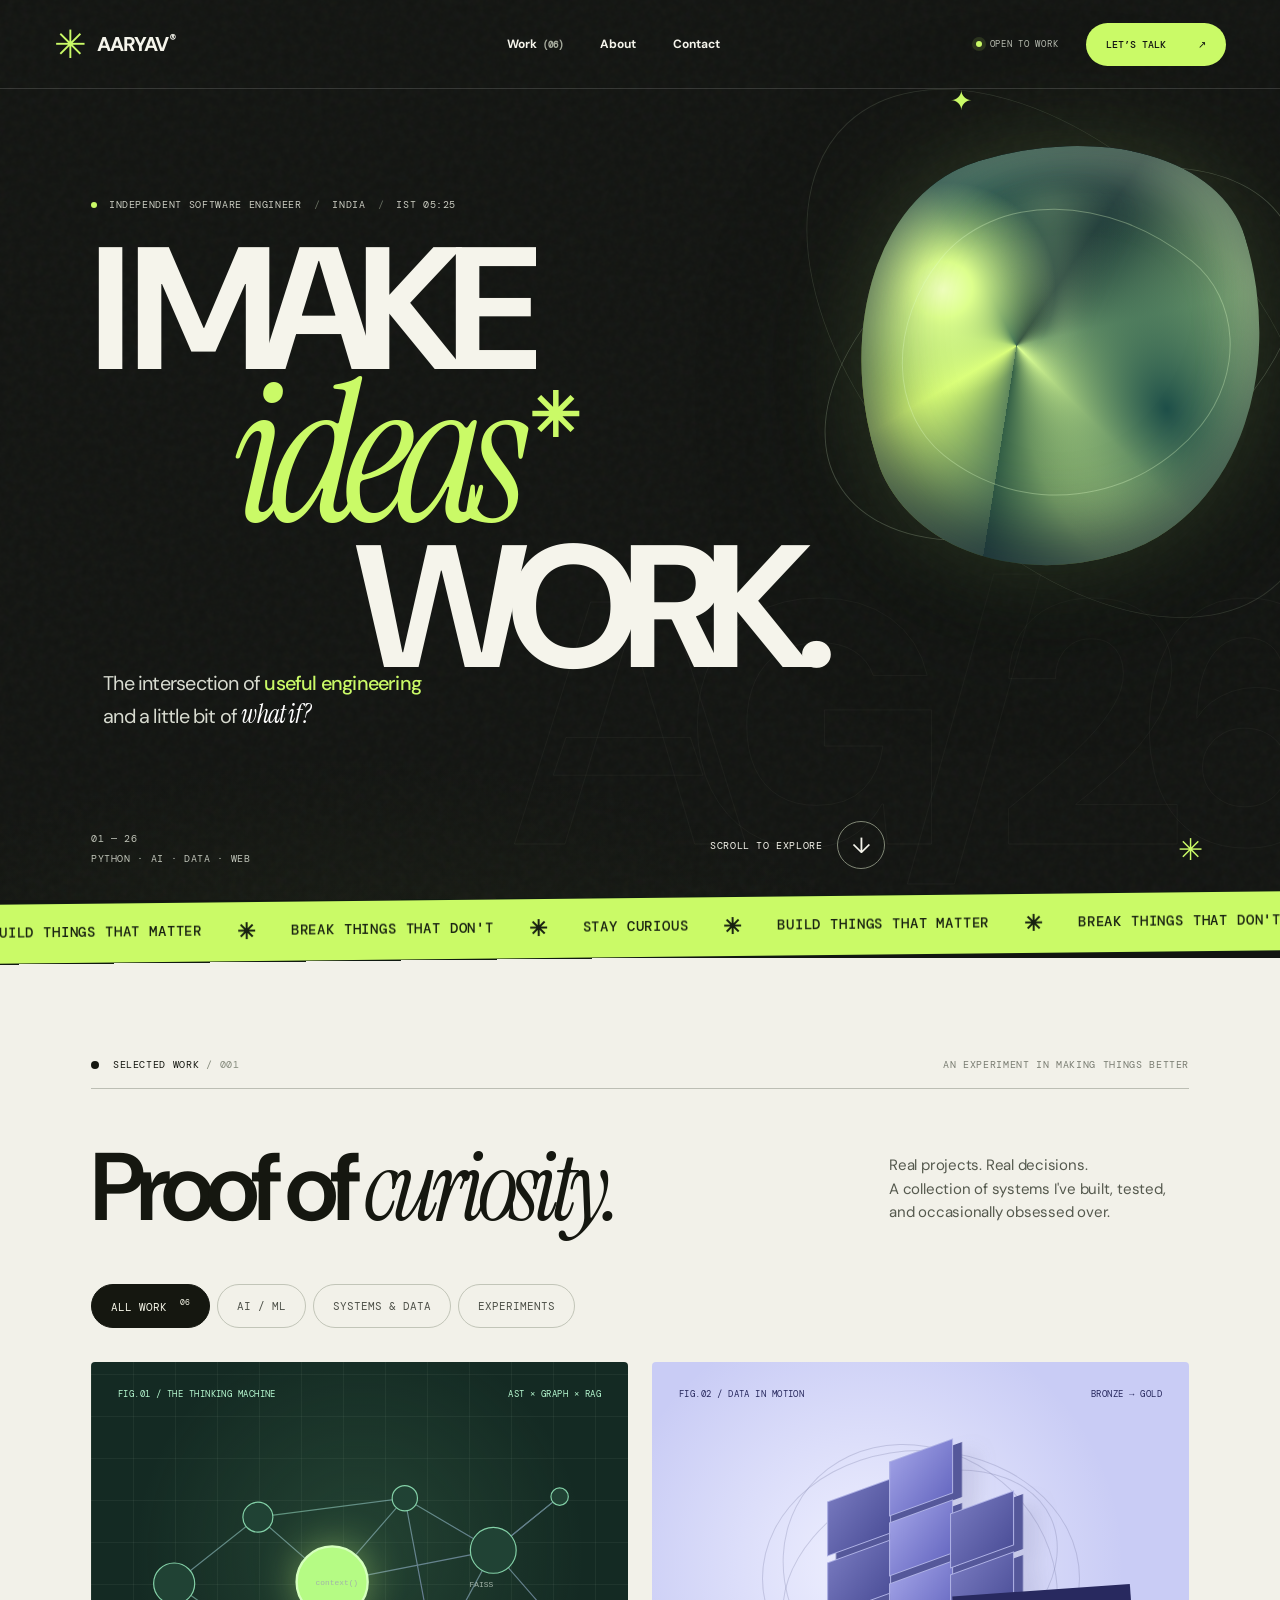
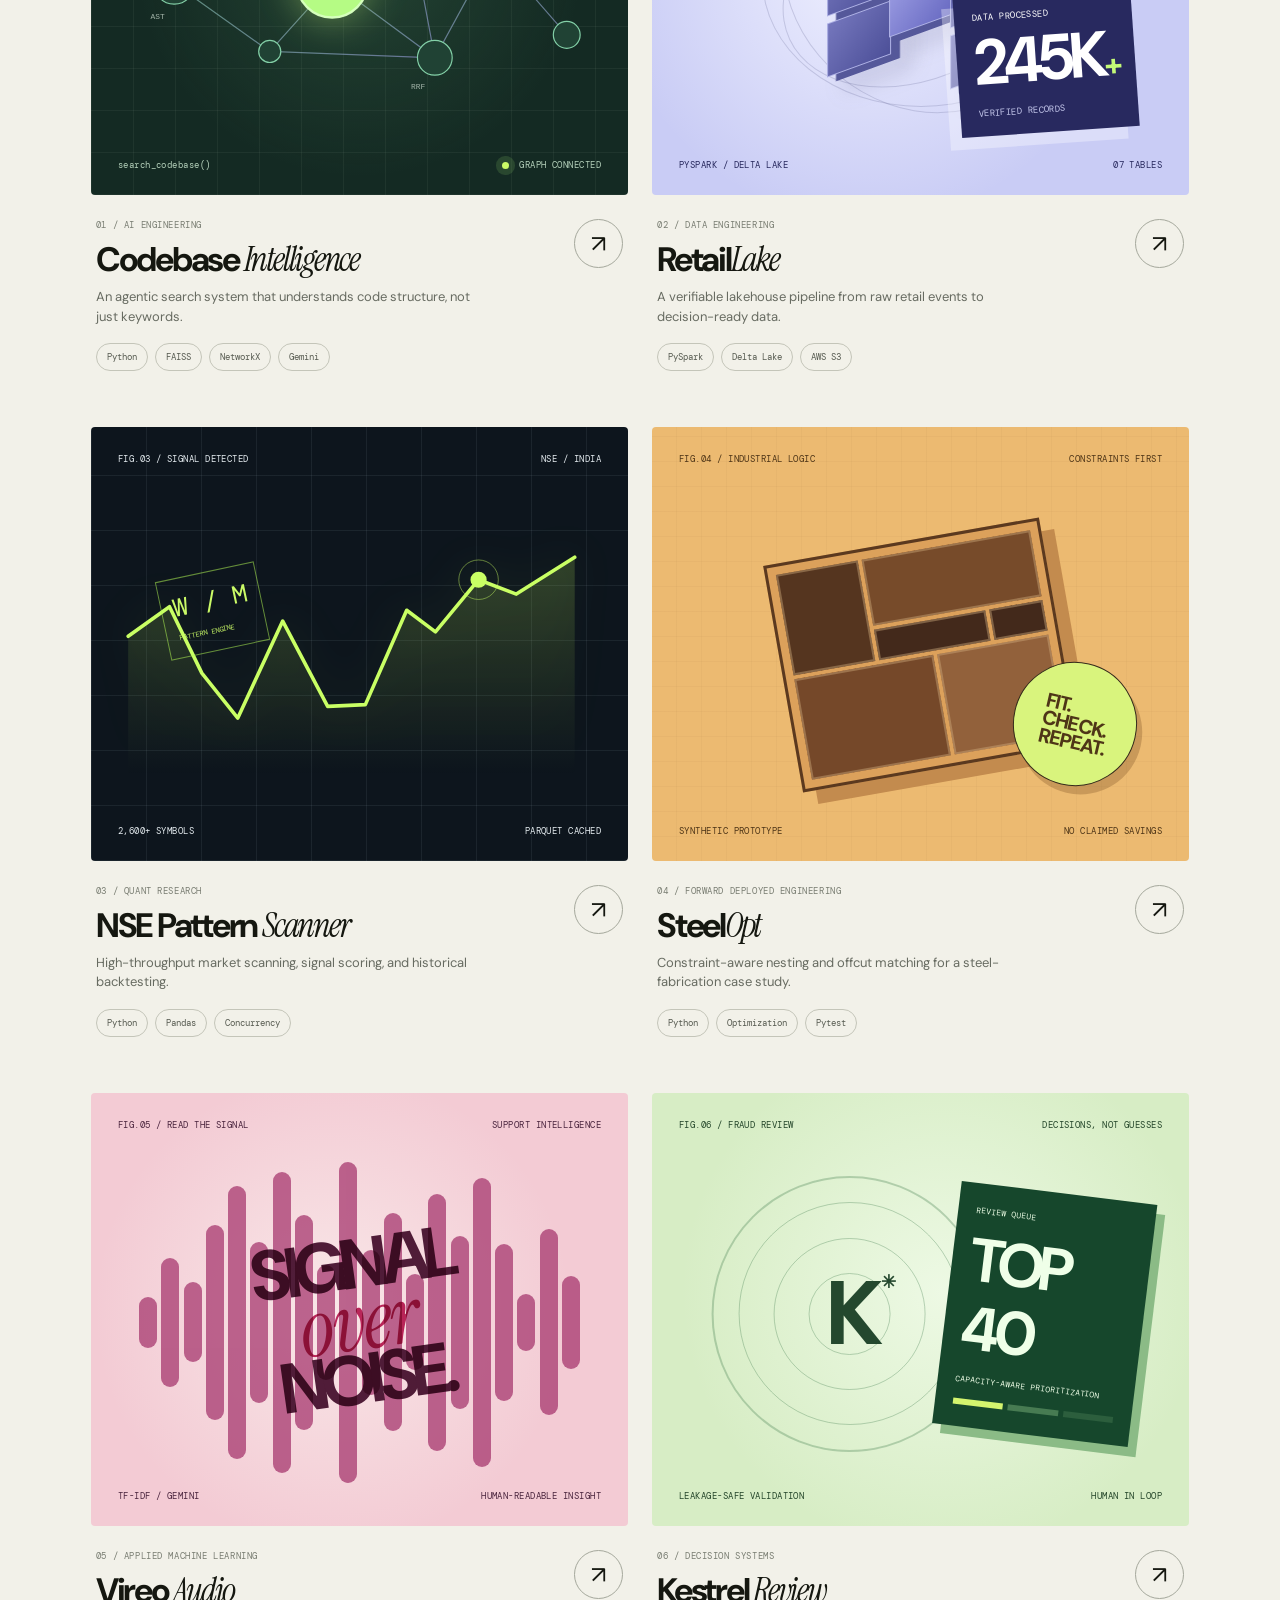
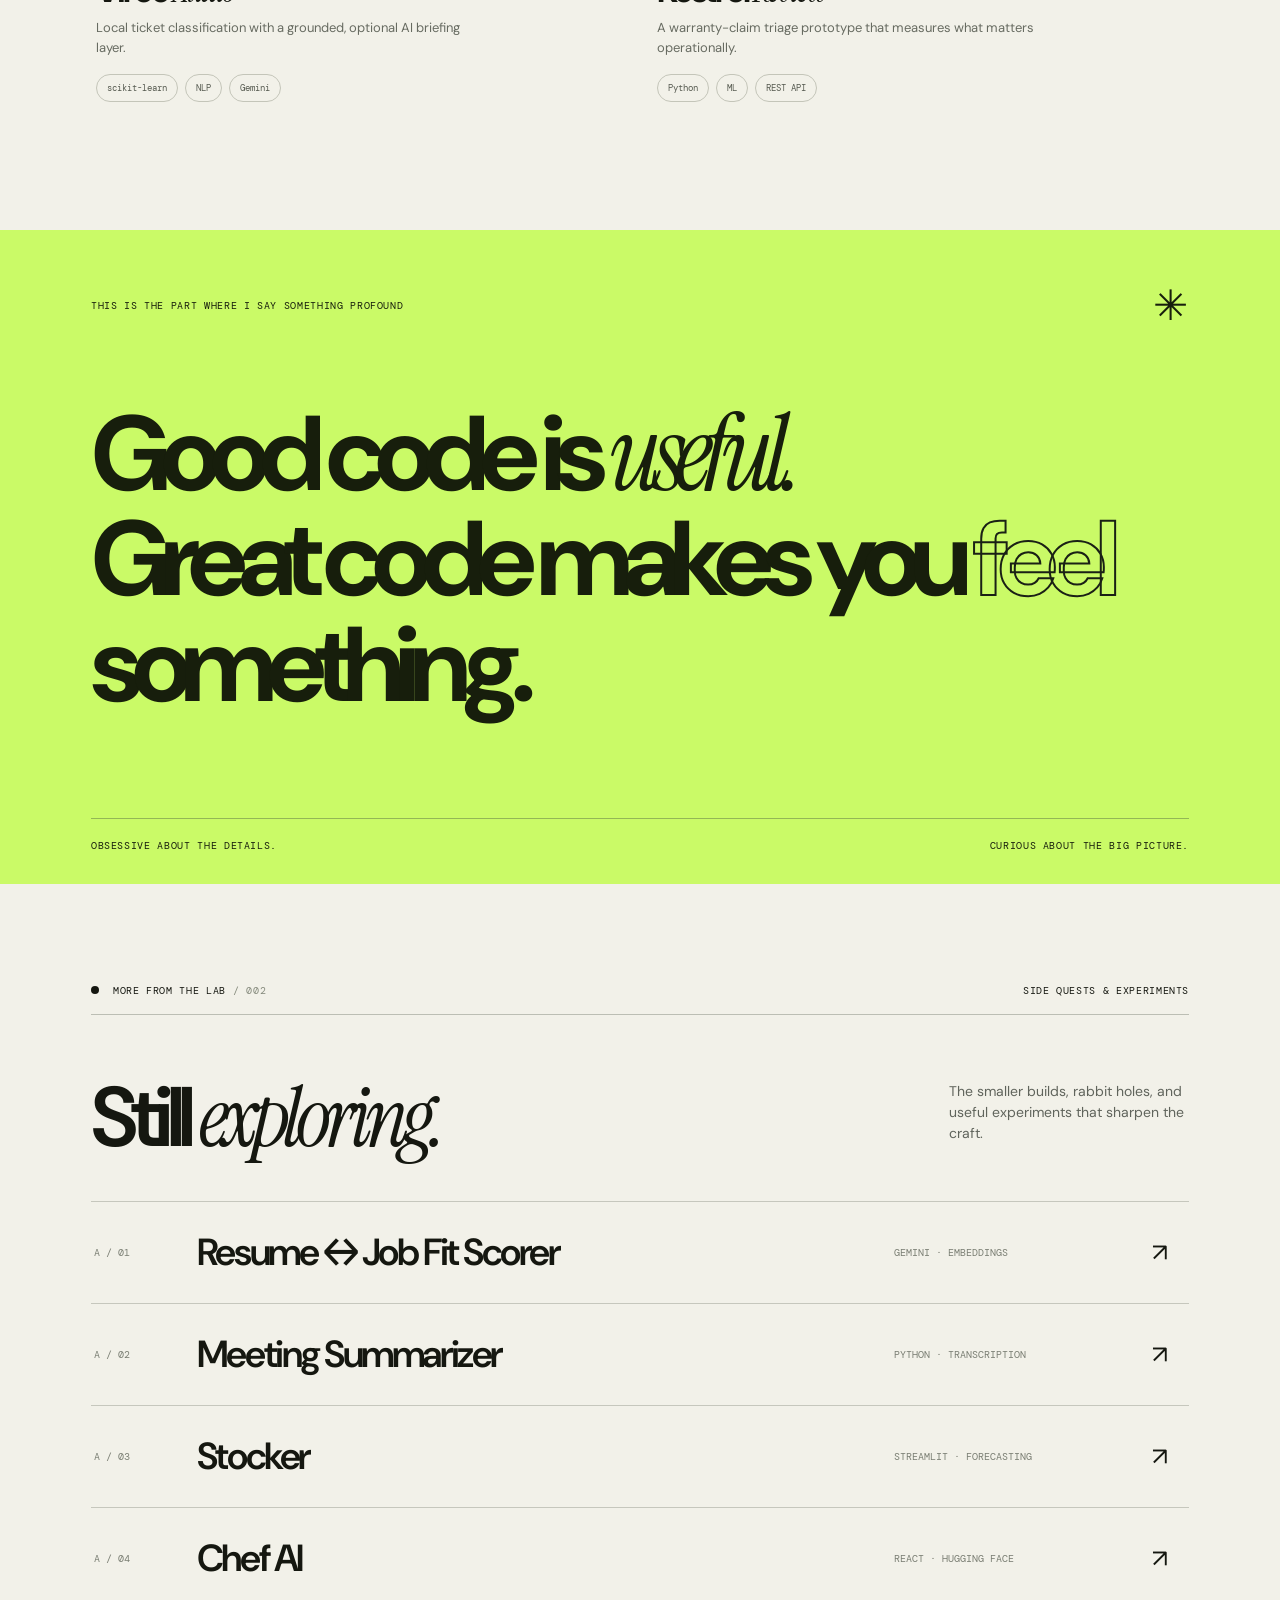
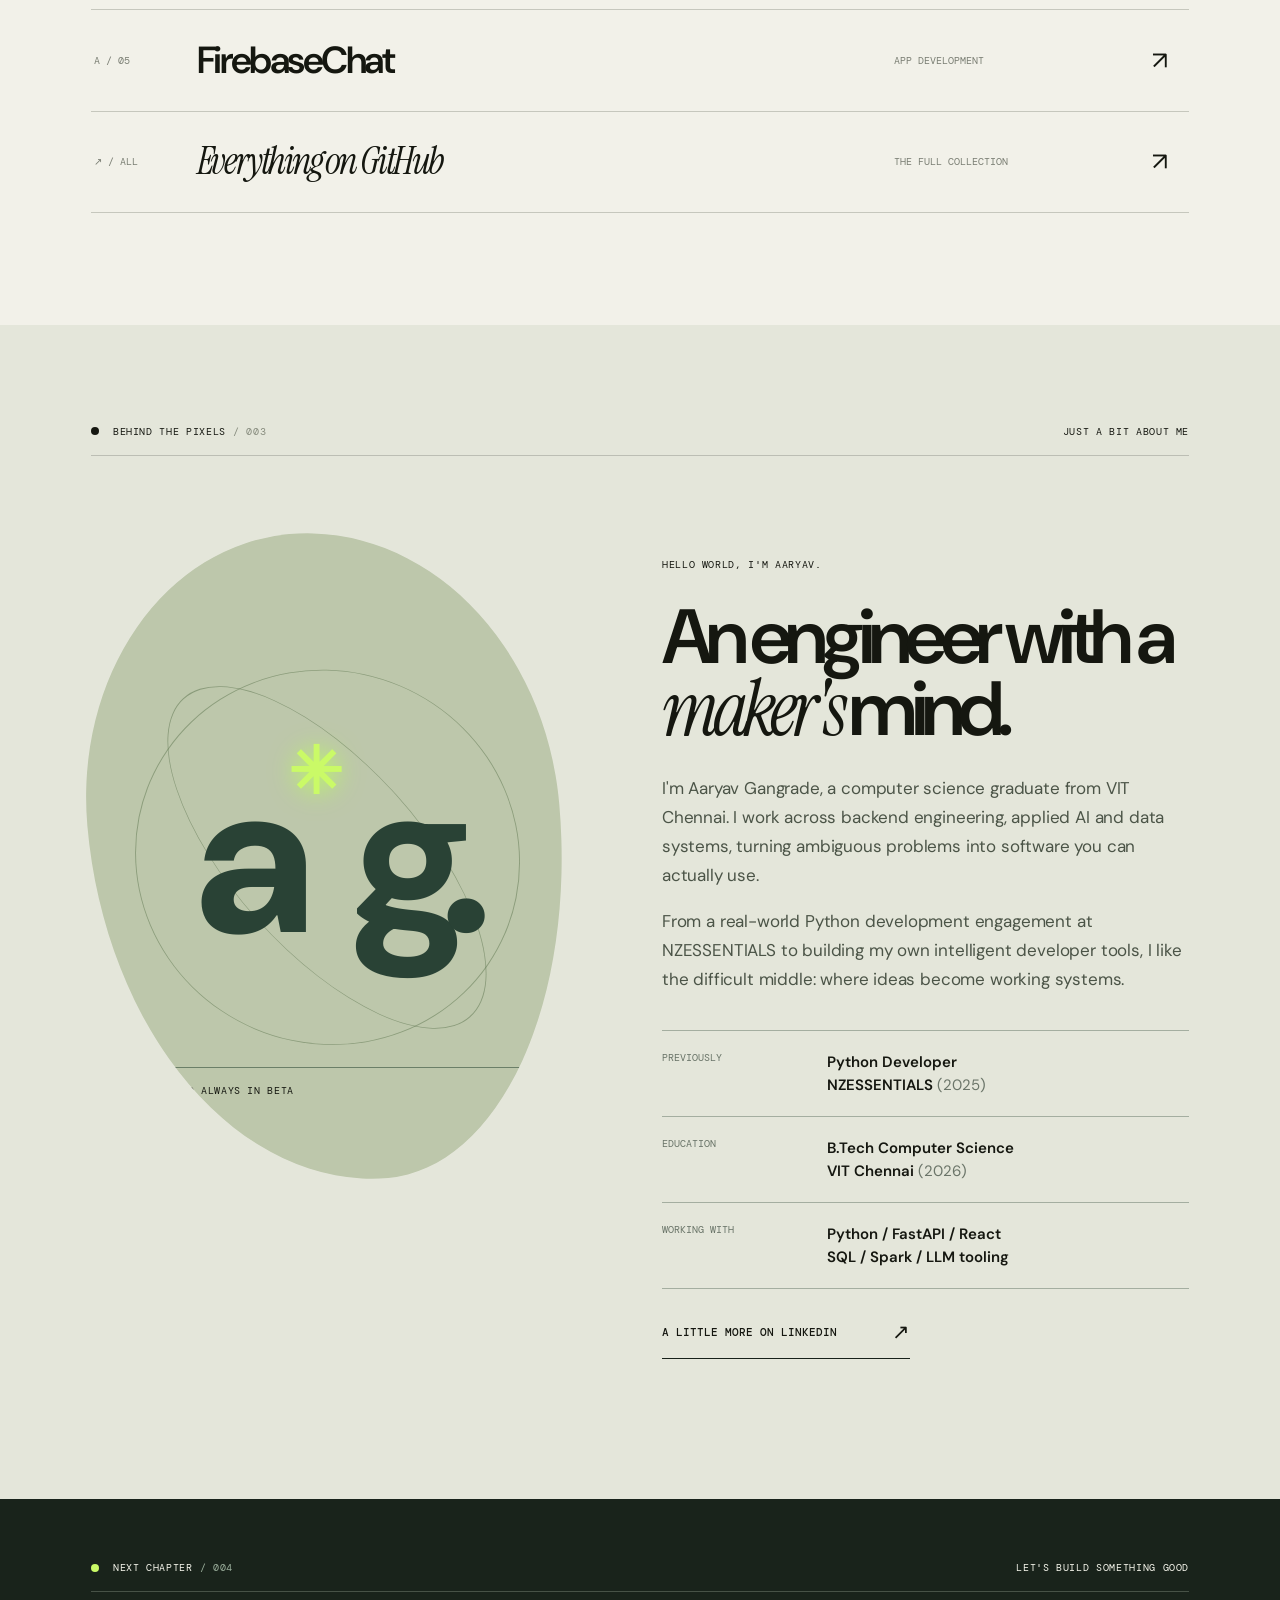
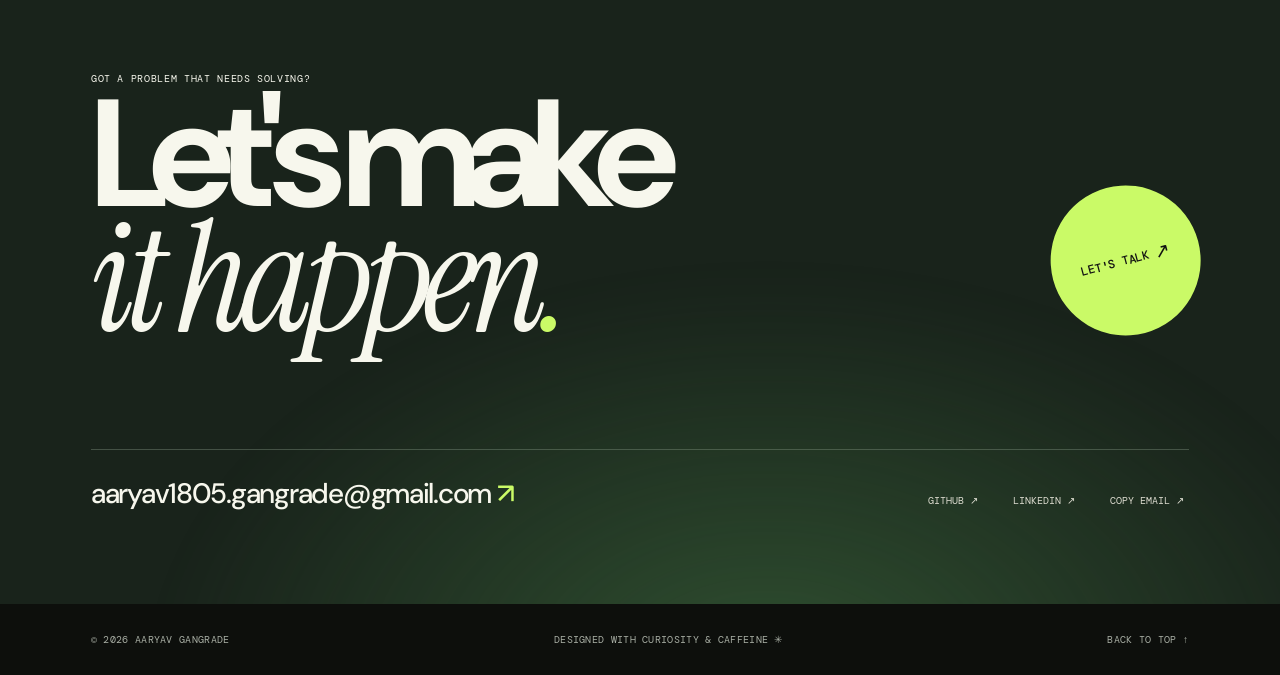
==== index.html @ d854b10f "Add portfolio website: index.html" ====
<!doctype html>
<html lang="en">
<head>
  <meta charset="utf-8" />
  <meta name="viewport" content="width=device-width, initial-scale=1" />
  <meta name="theme-color" content="#11130f" />
  <meta name="description" content="Aaryav Gangrade — software engineer building intelligent tools, data platforms, and playful experiences. Explore selected projects and experiments." />
  <meta property="og:title" content="Aaryav Gangrade — Software Engineer & Creative Builder" />
  <meta property="og:description" content="Creative engineering. Useful systems. A selected collection of Python, AI and data projects." />
  <meta property="og:type" content="website" />
  <title>Aaryav Gangrade® — Creative engineering</title>
  <link rel="icon" type="image/svg+xml" href="assets/favicon.svg" />
  <link rel="preconnect" href="https://fonts.googleapis.com" />
  <link rel="preconnect" href="https://fonts.gstatic.com" crossorigin />
  <link href="https://fonts.googleapis.com/css2?family=DM+Mono:wght@400;500&family=DM+Sans:wght@400;500;600;700;800&family=Instrument+Serif:ital@0;1&display=swap" rel="stylesheet" />
  <link rel="stylesheet" href="assets/styles.css" />
</head>
<body>
  <a href="#main" class="skip-link">Skip to content</a>
  <div class="page-progress" aria-hidden="true"><span></span></div>
  <div class="pointer-halo" aria-hidden="true"></div>
  <div class="pointer-dot" aria-hidden="true"></div>

  <header class="site-header" id="top">
    <a class="brand" href="#top" aria-label="Aaryav Gangrade, back to top">
      <span class="brand-icon" aria-hidden="true">✳</span><span class="brand-name">AARYAV<span class="brand-reg">®</span></span>
    </a>
    <nav class="site-nav" aria-label="Main navigation">
      <a href="#work" class="nav-link">Work <span class="nav-num">(06)</span></a>
      <a href="#about" class="nav-link">About</a>
      <a href="#contact" class="nav-link">Contact</a>
    </nav>
    <div class="header-right"><span class="availability"><i aria-hidden="true"></i> OPEN TO WORK</span><a class="menu-cta" href="mailto:aaryav1805.gangrade@gmail.com">LET’S TALK <span aria-hidden="true">↗</span></a></div>
    <button class="mobile-toggle" aria-label="Open menu" aria-expanded="false" aria-controls="mobile-nav"><span></span><span></span></button>
    <nav class="mobile-nav" id="mobile-nav" aria-label="Mobile navigation" hidden><a href="#work">Work ↗</a><a href="#about">About ↗</a><a href="#contact">Contact ↗</a></nav>
  </header>

  <main id="main">
    <section class="hero" aria-labelledby="hero-title">
      <div class="hero-noise" aria-hidden="true"></div>
      <div class="hero-headline-wrap">
        <div class="hero-index mono reveal"><span class="eyebrow-dot"></span> INDEPENDENT SOFTWARE ENGINEER <span class="separator">/</span> INDIA <span class="separator">/</span> <span id="local-time">IST 00:00</span></div>
        <h1 id="hero-title" class="hero-title"><span class="hero-title-line reveal"><span>I MAKE</span></span><span class="hero-title-line hero-title-italic reveal"><em>ideas</em><span class="asterisk">✳</span></span><span class="hero-title-line hero-title-last reveal"><span>WORK.</span></span></h1>
        <p class="hero-intro reveal">The intersection of <strong>useful engineering</strong><br>and a little bit of <em>what if?</em></p>
      </div>
      <div class="hero-object" aria-hidden="true">
        <div class="object-ring object-ring-one"></div><div class="object-ring object-ring-two"></div>
        <div class="object-core"><div class="object-shine"></div></div>
        <span class="object-orbit orbit-one">✦</span><span class="object-orbit orbit-two">✳</span>
      </div>
      <div class="hero-bottom"><div class="hero-role mono"><span>01 — 26</span><br><span>PYTHON · AI · DATA · WEB</span></div><a class="scroll-indicator" href="#work"><span>SCROLL TO EXPLORE</span><span class="scroll-arrow" aria-hidden="true">↓</span></a><div class="hero-asterisk" aria-hidden="true">✳</div></div>
      <div class="hero-outline" aria-hidden="true">AG/26</div>
    </section>

    <div class="ticker" aria-label="Build, break, learn, repeat"><div class="ticker-track" aria-hidden="true"><span>BUILD THINGS THAT MATTER <b>✳</b> BREAK THINGS THAT DON'T <b>✳</b> STAY CURIOUS <b>✳</b> BUILD THINGS THAT MATTER <b>✳</b> BREAK THINGS THAT DON'T <b>✳</b> STAY CURIOUS <b>✳</b></span><span>BUILD THINGS THAT MATTER <b>✳</b> BREAK THINGS THAT DON'T <b>✳</b> STAY CURIOUS <b>✳</b> BUILD THINGS THAT MATTER <b>✳</b> BREAK THINGS THAT DON'T <b>✳</b> STAY CURIOUS <b>✳</b></span></div></div>

    <section class="work-section" id="work" aria-labelledby="work-heading">
      <div class="section-topline"><span class="mono"><span class="section-dot"></span> SELECTED WORK <span class="section-topnum">/ 001</span></span><span class="mono top-note">AN EXPERIMENT IN MAKING THINGS BETTER</span></div>
      <div class="work-intro"><h2 id="work-heading">Proof of <em>curiosity.</em></h2><p>Real projects. Real decisions.<br>A collection of systems I've built, tested, and occasionally obsessed over.</p></div>
      <div class="project-filter" role="group" aria-label="Filter projects"><button type="button" class="filter-btn active" data-filter="all" aria-pressed="true">ALL WORK <sup>06</sup></button><button type="button" class="filter-btn" data-filter="ai" aria-pressed="false">AI / ML</button><button type="button" class="filter-btn" data-filter="systems" aria-pressed="false">SYSTEMS & DATA</button><button type="button" class="filter-btn" data-filter="experiments" aria-pressed="false">EXPERIMENTS</button></div>
      <div class="project-grid" id="project-grid">
        <article class="project-card project-card-large reveal" data-type="ai systems" data-project="codebase">
          <button class="project-click" type="button" aria-label="Explore Codebase Intelligence project"><div class="project-visual visual-codebase">
            <div class="visual-upper"><span>FIG.01 / THE THINKING MACHINE</span><span>AST × GRAPH × RAG</span></div>
            <svg class="graph-svg" viewBox="0 0 680 330" role="img" aria-label="Abstract code graph with linked nodes"><defs><linearGradient id="graphline" x1="0" y1="0" x2="1" y2="1"><stop stop-color="#97E6BD"/><stop offset="1" stop-color="#A8A8F5"/></linearGradient></defs><g class="graph-lines" stroke="url(#graphline)" stroke-width="1.5" fill="none" opacity=".54"><path d="M106 172 212 88 306 170 398 64 510 130 594 62"/><path d="M106 172 227 258 306 170 436 266 510 130 603 237"/><path d="M212 88 398 64 436 266 227 258"/><path d="M306 170 510 130 594 62"/></g><g class="graph-nodes"><circle cx="106" cy="172" r="26"/><circle cx="212" cy="88" r="19"/><circle cx="227" cy="258" r="14"/><circle cx="306" cy="170" r="45" class="center-node"/><circle cx="398" cy="64" r="16"/><circle cx="436" cy="266" r="22"/><circle cx="510" cy="130" r="29"/><circle cx="594" cy="62" r="11"/><circle cx="603" cy="237" r="17"/></g><g class="graph-labels" fill="#a2b3a8" font-size="10" font-family="monospace"><text x="285" y="174">context()</text><text x="76" y="217">AST</text><text x="480" y="177">FAISS</text><text x="406" y="305">RRF</text></g></svg>
            <div class="visual-bottom"><span>search_codebase()</span><span class="green-dot"></span><span>GRAPH CONNECTED</span></div>
          </div></button>
          <div class="project-meta"><div><p class="project-label">01 / AI ENGINEERING</p><h3>Codebase <span>Intelligence</span></h3><p class="project-desc">An agentic search system that understands code structure, not just keywords.</p><div class="tags"><span>Python</span><span>FAISS</span><span>NetworkX</span><span>Gemini</span></div></div><button class="project-arrow" data-open="codebase" type="button" aria-label="Project details: Codebase Intelligence">↗</button></div>
        </article>
        <article class="project-card reveal" data-type="systems" data-project="retail">
          <button class="project-click" type="button" aria-label="Explore RetailLake project"><div class="project-visual visual-retail"><div class="visual-upper"><span>FIG.02 / DATA IN MOTION</span><span>BRONZE → GOLD</span></div><div class="retail-art"><div class="retail-orbit orbit-a"></div><div class="retail-orbit orbit-b"></div><div class="retail-orbit orbit-c"></div><div class="retail-column c1"><i></i><i></i><i></i></div><div class="retail-column c2"><i></i><i></i><i></i></div><div class="retail-column c3"><i></i><i></i><i></i></div><div class="retail-stat"><span>DATA PROCESSED</span><strong>245K<span>+</span></strong><small>VERIFIED RECORDS</small></div></div><div class="visual-bottom"><span>PYSPARK / DELTA LAKE</span><span>07 TABLES</span></div></div></button>
          <div class="project-meta"><div><p class="project-label">02 / DATA ENGINEERING</p><h3>Retail<span>Lake</span></h3><p class="project-desc">A verifiable lakehouse pipeline from raw retail events to decision-ready data.</p><div class="tags"><span>PySpark</span><span>Delta Lake</span><span>AWS S3</span></div></div><button class="project-arrow" data-open="retail" type="button" aria-label="Project details: RetailLake">↗</button></div>
        </article>
        <article class="project-card reveal" data-type="systems" data-project="nse">
          <button class="project-click" type="button" aria-label="Explore NSE Pattern Scanner project"><div class="project-visual visual-nse"><div class="visual-upper"><span>FIG.03 / SIGNAL DETECTED</span><span>NSE / INDIA</span></div><div class="chart-art"><div class="chart-horizontal"></div><svg viewBox="0 0 550 270" role="img" aria-label="Financial chart with a W-shaped breakout signal"><path d="M18 115 L64 82 L100 156 L140 206 L190 98 L240 193 L282 191 L328 86 L360 110 L408 52 L450 68 L515 27" fill="none" stroke="#C9FF64" stroke-width="4" stroke-linecap="round" stroke-linejoin="round"/><path d="M18 115 L64 82 L100 156 L140 206 L190 98 L240 193 L282 191 L328 86 L360 110 L408 52 L450 68 L515 27 L515 270 L18 270 Z" fill="url(#chartfade)"/><defs><linearGradient id="chartfade" x1="0" y1="0" x2="0" y2="1"><stop stop-color="#C9FF64" stop-opacity=".18"/><stop offset="1" stop-color="#C9FF64" stop-opacity="0"/></linearGradient></defs><circle cx="408" cy="52" r="9" fill="#C9FF64"/><circle cx="408" cy="52" r="22" fill="none" stroke="#C9FF64" opacity=".5"/></svg><div class="chart-label"><span>W / M</span><small>PATTERN ENGINE</small></div></div><div class="visual-bottom"><span>2,600+ SYMBOLS</span><span>PARQUET CACHED</span></div></div></button>
          <div class="project-meta"><div><p class="project-label">03 / QUANT RESEARCH</p><h3>NSE Pattern <span>Scanner</span></h3><p class="project-desc">High-throughput market scanning, signal scoring, and historical backtesting.</p><div class="tags"><span>Python</span><span>Pandas</span><span>Concurrency</span></div></div><button class="project-arrow" data-open="nse" type="button" aria-label="Project details: NSE Pattern Scanner">↗</button></div>
        </article>
        <article class="project-card reveal" data-type="experiments systems" data-project="steel">
          <button class="project-click" type="button" aria-label="Explore SteelOpt project"><div class="project-visual visual-steel"><div class="visual-upper"><span>FIG.04 / INDUSTRIAL LOGIC</span><span>CONSTRAINTS FIRST</span></div><div class="steel-art"><div class="steel-board"><span class="steel-shape shape-one"></span><span class="steel-shape shape-two"></span><span class="steel-shape shape-three"></span><span class="steel-shape shape-four"></span><span class="steel-shape shape-five"></span><span class="steel-shape shape-six"></span></div><div class="steel-sticker">FIT.<br>CHECK.<br>REPEAT.</div></div><div class="visual-bottom"><span>SYNTHETIC PROTOTYPE</span><span>NO CLAIMED SAVINGS</span></div></div></button>
          <div class="project-meta"><div><p class="project-label">04 / FORWARD DEPLOYED ENGINEERING</p><h3>Steel<span>Opt</span></h3><p class="project-desc">Constraint-aware nesting and offcut matching for a steel-fabrication case study.</p><div class="tags"><span>Python</span><span>Optimization</span><span>Pytest</span></div></div><button class="project-arrow" data-open="steel" type="button" aria-label="Project details: SteelOpt">↗</button></div>
        </article>
        <article class="project-card reveal" data-type="ai experiments" data-project="vireo">
          <button class="project-click" type="button" aria-label="Explore Vireo Audio project"><div class="project-visual visual-vireo"><div class="visual-upper"><span>FIG.05 / READ THE SIGNAL</span><span>SUPPORT INTELLIGENCE</span></div><div class="vireo-art"><div class="wave-bars" aria-hidden="true"><i style="--h:16%"></i><i style="--h:40%"></i><i style="--h:25%"></i><i style="--h:61%"></i><i style="--h:85%"></i><i style="--h:50%"></i><i style="--h:94%"></i><i style="--h:67%"></i><i style="--h:36%"></i><i style="--h:100%"></i><i style="--h:45%"></i><i style="--h:68%"></i><i style="--h:30%"></i><i style="--h:80%"></i><i style="--h:54%"></i><i style="--h:90%"></i><i style="--h:49%"></i><i style="--h:18%"></i><i style="--h:58%"></i><i style="--h:29%"></i></div><div class="vireo-center">SIGNAL<br><em>over</em><br>NOISE.</div></div><div class="visual-bottom"><span>TF-IDF / GEMINI</span><span>HUMAN-READABLE INSIGHT</span></div></div></button>
          <div class="project-meta"><div><p class="project-label">05 / APPLIED MACHINE LEARNING</p><h3>Vireo <span>Audio</span></h3><p class="project-desc">Local ticket classification with a grounded, optional AI briefing layer.</p><div class="tags"><span>scikit-learn</span><span>NLP</span><span>Gemini</span></div></div><button class="project-arrow" data-open="vireo" type="button" aria-label="Project details: Vireo Audio">↗</button></div>
        </article>
        <article class="project-card reveal" data-type="ai systems" data-project="kestrel">
          <button class="project-click" type="button" aria-label="Explore Kestrel project"><div class="project-visual visual-kestrel"><div class="visual-upper"><span>FIG.06 / FRAUD REVIEW</span><span>DECISIONS, NOT GUESSES</span></div><div class="kestrel-art"><div class="risk-target"><span></span><span></span><span></span><span></span><div class="risk-center">K<span>✳</span></div></div><div class="risk-panel"><span>REVIEW QUEUE</span><b>TOP 40</b><small>CAPACITY-AWARE PRIORITIZATION</small><div class="risk-lines"><i></i><i></i><i></i></div></div></div><div class="visual-bottom"><span>LEAKAGE-SAFE VALIDATION</span><span>HUMAN IN LOOP</span></div></div></button>
          <div class="project-meta"><div><p class="project-label">06 / DECISION SYSTEMS</p><h3>Kestrel <span>Review</span></h3><p class="project-desc">A warranty-claim triage prototype that measures what matters operationally.</p><div class="tags"><span>Python</span><span>ML</span><span>REST API</span></div></div><button class="project-arrow" data-open="kestrel" type="button" aria-label="Project details: Kestrel Review">↗</button></div>
        </article>
      </div>
      <p class="no-results" id="no-results" hidden>No projects in this category yet.</p>
    </section>

    <section class="statement" aria-label="Design philosophy"><div class="statement-top mono"><span>THIS IS THE PART WHERE I SAY SOMETHING PROFOUND</span><span>✳</span></div><p class="statement-quote reveal">Good code is <em>useful.</em><br>Great code makes you <span class="quote-outline">feel</span> something.</p><div class="statement-bottom mono"><span>OBSESSIVE ABOUT THE DETAILS.</span><span>CURIOUS ABOUT THE BIG PICTURE.</span></div></section>

    <section class="archive-section" id="archive" aria-labelledby="archive-heading"><div class="section-topline"><span class="mono"><span class="section-dot"></span> MORE FROM THE LAB <span class="section-topnum">/ 002</span></span><span class="mono">SIDE QUESTS & EXPERIMENTS</span></div><div class="archive-header"><h2 id="archive-heading">Still <em>exploring.</em></h2><p>The smaller builds, rabbit holes, and useful experiments that sharpen the craft.</p></div><div class="archive-list">
      <a href="https://github.com/AaryavGangrade/resume-jd-fit-scorer" target="_blank" rel="noopener noreferrer" class="archive-item"><span class="archive-index">A / 01</span><span class="archive-name">Resume ↔ Job Fit Scorer</span><span class="archive-cats">GEMINI · EMBEDDINGS</span><span class="archive-arrow" aria-hidden="true">↗</span></a>
      <a href="https://github.com/AaryavGangrade/MeetingSummarizer" target="_blank" rel="noopener noreferrer" class="archive-item"><span class="archive-index">A / 02</span><span class="archive-name">Meeting Summarizer</span><span class="archive-cats">PYTHON · TRANSCRIPTION</span><span class="archive-arrow" aria-hidden="true">↗</span></a>
      <a href="https://github.com/AaryavGangrade/Stocker" target="_blank" rel="noopener noreferrer" class="archive-item"><span class="archive-index">A / 03</span><span class="archive-name">Stocker</span><span class="archive-cats">STREAMLIT · FORECASTING</span><span class="archive-arrow" aria-hidden="true">↗</span></a>
      <a href="https://github.com/AaryavGangrade/Recipe_Generator" target="_blank" rel="noopener noreferrer" class="archive-item"><span class="archive-index">A / 04</span><span class="archive-name">Chef AI</span><span class="archive-cats">REACT · HUGGING FACE</span><span class="archive-arrow" aria-hidden="true">↗</span></a>
      <a href="https://github.com/AaryavGangrade/FirebaseChat" target="_blank" rel="noopener noreferrer" class="archive-item"><span class="archive-index">A / 05</span><span class="archive-name">FirebaseChat</span><span class="archive-cats">APP DEVELOPMENT</span><span class="archive-arrow" aria-hidden="true">↗</span></a>
      <a href="https://github.com/AaryavGangrade" target="_blank" rel="noopener noreferrer" class="archive-item archive-last"><span class="archive-index">↗ / ALL</span><span class="archive-name">Everything on GitHub</span><span class="archive-cats">THE FULL COLLECTION</span><span class="archive-arrow" aria-hidden="true">↗</span></a>
    </div></section>

    <section class="about-section" id="about" aria-labelledby="about-heading"><div class="section-topline"><span class="mono"><span class="section-dot"></span> BEHIND THE PIXELS <span class="section-topnum">/ 003</span></span><span class="mono">JUST A BIT ABOUT ME</span></div><div class="about-grid"><div class="about-left"><div class="about-shape" aria-hidden="true"><div class="about-symbol">a<span>✳</span>g.</div><div class="shape-caption mono">MIND ALWAYS IN BETA <span>↗</span></div></div></div><div class="about-right"><p class="about-kicker mono">HELLO WORLD, I'M AARYAV.</p><h2 id="about-heading">An engineer with a <em>maker's</em> mind.</h2><p class="about-copy">I'm Aaryav Gangrade, a computer science graduate from VIT Chennai. I work across backend engineering, applied AI and data systems, turning ambiguous problems into software you can actually use.</p><p class="about-copy">From a real-world Python development engagement at NZESSENTIALS to building my own intelligent developer tools, I like the difficult middle: where ideas become working systems.</p><div class="about-details"><div><small>PREVIOUSLY</small><strong>Python Developer<br>NZESSENTIALS <span>(2025)</span></strong></div><div><small>EDUCATION</small><strong>B.Tech Computer Science<br>VIT Chennai <span>(2026)</span></strong></div><div><small>WORKING WITH</small><strong>Python / FastAPI / React<br>SQL / Spark / LLM tooling</strong></div></div><a href="https://www.linkedin.com/in/aaryav-gangrade" target="_blank" rel="noopener noreferrer" class="about-social">A LITTLE MORE ON LINKEDIN <span aria-hidden="true">↗</span></a></div></div></section>

    <section class="contact-section" id="contact" aria-labelledby="contact-heading"><div class="contact-glow" aria-hidden="true"></div><div class="section-topline light"><span class="mono"><span class="section-dot"></span> NEXT CHAPTER <span class="section-topnum">/ 004</span></span><span class="mono">LET'S BUILD SOMETHING GOOD</span></div><div class="contact-content"><p class="contact-kicker mono">GOT A PROBLEM THAT NEEDS SOLVING?</p><h2 id="contact-heading">Let's make<br><em>it happen<span>.</span></em></h2><a class="contact-circle" href="mailto:aaryav1805.gangrade@gmail.com?subject=Let%27s%20build%20something" aria-label="Send an email to Aaryav">LET'S TALK <span aria-hidden="true">↗</span></a></div><div class="contact-bottom"><a class="email-link" href="mailto:aaryav1805.gangrade@gmail.com">aaryav1805.gangrade@gmail.com <span>↗</span></a><div class="social-links"><a href="https://github.com/AaryavGangrade" target="_blank" rel="noopener noreferrer">GITHUB ↗</a><a href="https://www.linkedin.com/in/aaryav-gangrade" target="_blank" rel="noopener noreferrer">LINKEDIN ↗</a><button type="button" id="copy-email">COPY EMAIL <span>↗</span></button></div></div></section>
  </main>
  <footer class="site-footer"><span>© <span id="year">2026</span> AARYAV GANGRADE</span><span>DESIGNED WITH CURIOSITY & CAFFEINE ✳</span><a href="#top">BACK TO TOP ↑</a></footer>
  <dialog class="project-dialog" id="project-dialog" aria-labelledby="dialog-title"><div class="dialog-inner"><button type="button" class="dialog-close" aria-label="Close project details">×</button><div class="dialog-id mono" id="dialog-id"></div><h2 id="dialog-title"></h2><p class="dialog-subtitle" id="dialog-subtitle"></p><div class="dialog-rule"></div><p class="dialog-overline mono">THE BRIEF</p><p class="dialog-body" id="dialog-body"></p><p class="dialog-overline mono">WHAT I BUILT</p><ul class="dialog-points" id="dialog-points"></ul><div class="dialog-footer"><div class="dialog-stack" id="dialog-stack"></div><div class="dialog-buttons"><a id="dialog-repo" href="https://github.com/AaryavGangrade" class="dialog-repo" target="_blank" rel="noopener noreferrer">VIEW SOURCE ↗</a><a id="dialog-demo" href="https://retaillake.netlify.app/" class="dialog-demo" target="_blank" rel="noopener noreferrer" hidden>LIVE DEMO ↗</a></div></div></div></dialog>
  <div class="toast" id="toast" role="status" aria-live="polite">EMAIL COPIED TO CLIPBOARD ↗</div>
<script src="assets/main.js"></script>
</body>
</html>
---- assets/styles.css ----
:root{--ink:#151710;--dark:#121411;--lime:#cafa67;--cream:#f2f1e9;--mute:#94968f;--border:#d2d3c9;--display:'DM Sans','Inter',Arial,sans-serif;--serif:'Instrument Serif',Georgia,serif;--mono:'DM Mono','Courier New',monospace;--ease:cubic-bezier(.19,1,.22,1)}
*{box-sizing:border-box}html{scroll-behavior:smooth;scroll-padding-top:86px}body{margin:0;overflow-x:hidden;background:var(--dark);color:#f5f4eb;font-family:var(--display);-webkit-font-smoothing:antialiased}body.dialog-open{overflow:hidden}a{color:inherit;text-decoration:none}button{font:inherit;cursor:pointer}button,a{-webkit-tap-highlight-color:transparent}button:focus-visible,a:focus-visible{outline:3px solid var(--lime);outline-offset:4px}::selection{background:var(--lime);color:var(--dark)}[hidden]{display:none!important}.mono,.eyebrow-dot,.project-label{font-family:var(--mono);font-weight:400;letter-spacing:.065em}.skip-link{position:fixed;top:-100px;left:16px;z-index:200;background:var(--lime);color:var(--ink);padding:12px 16px}.skip-link:focus{top:12px}.page-progress{height:3px;position:fixed;top:0;left:0;width:100%;z-index:110;pointer-events:none}.page-progress span{height:100%;display:block;width:0;background:var(--lime);transition:width .08s linear}.pointer-halo,.pointer-dot{position:fixed;z-index:100;pointer-events:none;top:0;left:0;opacity:0;will-change:transform}.pointer-halo{height:36px;width:36px;border:1px solid rgba(206,254,110,.56);border-radius:100%;background:rgba(201,250,103,.04);mix-blend-mode:difference;transform:translate(-50%,-50%);transition:width .25s,height .25s}.pointer-halo.hovering{width:78px;height:78px;background:rgba(201,250,103,.14)}.pointer-dot{background:#d3fb78;border-radius:50%;height:5px;width:5px}
.site-header{height:89px;position:absolute;z-index:90;top:0;left:0;width:100%;display:flex;align-items:center;justify-content:space-between;padding:0 4.2%;border-bottom:1px solid rgba(255,255,255,.15);gap:24px}.brand{display:flex;gap:10px;align-items:center}.brand-icon{font-size:39px;line-height:1;color:var(--lime)}.brand-name{font-weight:800;font-size:20px;letter-spacing:-1.1px}.brand-reg{font-family:var(--mono);font-size:9px;vertical-align:top;letter-spacing:0;margin-left:2px}.site-nav{display:flex;gap:37px;margin-left:6vw}.nav-link{font-size:12px;font-weight:700;transition:color .2s}.nav-link:hover{color:var(--lime)}.nav-num{font-family:var(--mono);font-size:9px;color:#a4a99b;margin-left:3px}.header-right{display:flex;align-items:center;gap:28px}.availability{font-family:var(--mono);font-size:9px;letter-spacing:.08em;color:#b7bbb0;display:flex;align-items:center;gap:8px;white-space:nowrap}.availability i{height:6px;width:6px;border-radius:50%;background:var(--lime);box-shadow:0 0 0 4px #cbfd6520}.menu-cta{background:var(--lime);color:var(--dark);font-family:var(--mono);font-size:10px;font-weight:500;padding:15px 20px;border-radius:40px;white-space:nowrap;display:flex;gap:32px;transition:transform .3s var(--ease),background .2s}.menu-cta:hover{transform:scale(1.045);background:#dfff9b}.mobile-toggle{display:none;color:#fff;background:none;border:0;width:44px;height:40px;position:relative}.mobile-toggle span{display:block;height:2px;background:#fff;width:25px;margin:7px auto;transition:transform .3s}.mobile-toggle.active span:first-child{transform:translateY(4.5px) rotate(45deg)}.mobile-toggle.active span:last-child{transform:translateY(-4.5px) rotate(-45deg)}.mobile-nav{position:absolute;left:0;right:0;top:89px;background:var(--lime);color:var(--ink);padding:22px 6% 31px;box-shadow:0 25px 40px #1118}.mobile-nav a{display:block;font-weight:700;font-size:36px;border-bottom:1px solid #1113;padding:13px 0}
.hero{height:min(900px,100svh);min-height:740px;position:relative;overflow:hidden;background:var(--dark);isolation:isolate}.hero:after{content:'';position:absolute;left:-20%;bottom:-59%;width:95%;height:75%;border-radius:50%;background:radial-gradient(closest-side,rgba(80,101,45,.14),transparent);pointer-events:none}.hero-noise{position:absolute;inset:0;opacity:.25;pointer-events:none;background-image:url("data:image/svg+xml,%3Csvg viewBox='0 0 180 180' xmlns='http://www.w3.org/2000/svg'%3E%3Cfilter id='n'%3E%3CfeTurbulence type='fractalNoise' baseFrequency='.65' numOctaves='3' stitchTiles='stitch'/%3E%3C/filter%3E%3Crect width='100%25' height='100%25' filter='url(%23n)' opacity='.15'/%3E%3C/svg%3E")}.hero-headline-wrap{position:absolute;z-index:3;top:22%;left:7.1%;right:5%;pointer-events:none}.hero-index{font-size:10px;color:#caccc1;display:flex;gap:12px;align-items:center;margin-bottom:28px}.eyebrow-dot{width:6px;height:6px;border-radius:50%;display:inline-block;background:var(--lime)}.separator{color:#676f61}.hero-title{margin:0;font-size:clamp(112px,13.6vw,240px);line-height:.82;letter-spacing:-.1em;font-weight:700}.hero-title-line{display:block;white-space:nowrap}.hero-title-line>span:first-child{display:inline-block}.hero-title-line:nth-child(2){margin-left:12.5%;color:var(--lime);letter-spacing:-.07em;line-height:.7;padding:5px 0 14px}.hero-title-line em{font-size:1.12em;font-weight:400;font-family:var(--serif);letter-spacing:-.09em}.hero-title-line .asterisk{font-size:.35em;vertical-align:top;display:inline-block;margin:.15em 0 0 .3em;font-family:var(--display);font-style:normal;animation:rotate 19s linear infinite}.hero-title-last{margin-left:23.5%}.hero-intro{font-size:clamp(17px,1.55vw,23px);line-height:1.36;color:#d8dbd0;font-weight:400;position:absolute;bottom:-15%;left:1.1%;letter-spacing:-.04em}.hero-intro strong{color:var(--lime);font-weight:500}.hero-intro em{font-family:var(--serif);font-size:1.32em;color:#fff}.hero-object{position:absolute;z-index:1;width:44vw;height:44vw;max-width:690px;max-height:690px;min-width:450px;min-height:450px;right:-5%;top:8%;pointer-events:none;filter:drop-shadow(0 30px 65px #0b100da8);transform:translate3d(0,0,0);transition:transform .3s ease-out}.object-core{position:absolute;inset:13%;border-radius:44% 56% 51% 49% / 61% 36% 64% 39%;background:radial-gradient(ellipse 34% 32% at 27% 27%,#efffbd 0%,#ddff8d 21%,transparent 80%),radial-gradient(ellipse 35% 48% at 70% 70%,#1e4f49 0%,transparent 96%),conic-gradient(from 206deg at 40% 45%,#5e865c,#daff76 14%,#a6d36e 25%,#164b45 40%,#102c31 57%,#80aa72 69%,#dbff94 85%,#335f46);box-shadow:inset 20px -28px 65px #111e32b8,inset -18px 29px 50px #f1ffca58,0 0 95px #a6d36e32;transform:rotate(-17deg);animation:blob 11s ease-in-out infinite}.object-core:after{content:'';position:absolute;inset:13%;border-radius:49% 51% 40% 60% / 41% 64% 36% 59%;border:1.5px solid #e0ffc753;transform:rotate(-34deg)}.object-shine{position:absolute;inset:11%;border-radius:50%;background:conic-gradient(from 120deg,transparent 0deg,transparent 220deg,#e6ffac42 252deg,transparent 285deg);filter:blur(11px)}.object-ring{position:absolute;border-radius:50%;border:1px solid #e4ffd635;transform:rotate(-30deg) scaleY(.6)}.object-ring-one{inset:4%;animation:spinring 16s linear infinite}.object-ring-two{inset:-6%;opacity:.6;transform:rotate(47deg) scaleY(.6);animation:spinring2 23s linear infinite}.object-orbit{position:absolute;color:var(--lime);font-size:27px}.orbit-one{top:2%;left:30%}.orbit-two{bottom:8%;right:5%;font-size:17px}.hero-bottom{position:absolute;z-index:4;left:7.1%;right:6%;bottom:31px;display:flex;justify-content:space-between;align-items:flex-end}.hero-role{font-size:10px;color:#c0c4b9;line-height:2}.scroll-indicator{display:flex;gap:15px;align-items:center;font-family:var(--mono);font-size:10px;letter-spacing:.06em;margin-left:15%}.scroll-arrow{width:48px;height:48px;border:1px solid #808776;border-radius:50%;display:grid;place-items:center;font-family:var(--display);font-size:22px;transition:background .2s,color .2s,transform .2s}.scroll-indicator:hover .scroll-arrow{transform:translateY(5px);background:var(--lime);color:#141414}.hero-asterisk{font-size:30px;color:var(--lime);animation:rotate 16s linear infinite}.hero-outline{position:absolute;right:-1%;bottom:0;line-height:1;font-size:27vw;letter-spacing:-.14em;font-weight:800;color:transparent;-webkit-text-stroke:1px #dfe9cd0b;z-index:0;pointer-events:none}.reveal{opacity:0;transform:translateY(35px);transition:opacity 1s var(--ease),transform 1s var(--ease)}.reveal.visible{opacity:1;transform:translateY(0)}.hero-title-line.reveal:nth-child(2){transition-delay:.10s}.hero-title-line.reveal:nth-child(3){transition-delay:.18s}.hero-intro.reveal{transition-delay:.32s}
.ticker{background:var(--lime);color:#172010;border-top:1px solid #101a11;border-bottom:1px solid #101a11;overflow:hidden;height:61px;display:flex;align-items:center;transform:rotate(-.6deg);position:relative;z-index:5;margin:-3px -10px 0}.ticker-track{display:flex;white-space:nowrap;gap:0;animation:marquee 36s linear infinite}.ticker-track span{font-family:var(--mono);font-size:14px;letter-spacing:.06em;flex:0 0 auto;font-weight:500}.ticker-track b{padding:0 26px;font-family:var(--display);font-size:22px;vertical-align:middle}@keyframes marquee{to{transform:translateX(-50%)}}@keyframes rotate{to{transform:rotate(360deg)}}@keyframes blob{0%,100%{border-radius:44% 56% 51% 49%/61% 36% 64% 39%;transform:rotate(-17deg)}50%{border-radius:60% 40% 44% 56%/42% 59% 41% 58%;transform:rotate(13deg)}}@keyframes spinring{to{transform:rotate(330deg) scaleY(.6)}}@keyframes spinring2{to{transform:rotate(-313deg) scaleY(.6)}}
.work-section,.archive-section,.about-section{color:var(--ink);background:var(--cream);padding:100px 7.1% 128px}.section-topline{display:flex;justify-content:space-between;align-items:center;padding:0 0 17px;border-bottom:1px solid #bcbeb4;font-size:10px;gap:10px}.section-topline .mono{display:inline-flex;align-items:center;gap:7px}.section-dot{display:inline-block;width:8px;height:8px;background:var(--ink);border-radius:50%;margin-right:7px}.section-topnum{color:#858a7c}.top-note{color:#7a7d72}.work-intro{display:flex;justify-content:space-between;align-items:end;padding:54px 0 42px;gap:40px}.work-intro h2,.archive-header h2,.about-right h2{font-size:clamp(63px,7.5vw,116px);line-height:.94;font-weight:600;letter-spacing:-.083em;margin:0}.work-intro h2 em,.archive-header h2 em,.about-right h2 em{font-weight:400;font-family:var(--serif)}.work-intro p{font-size:15px;line-height:1.55;max-width:300px;color:#55594e;letter-spacing:-.015em;margin:0 0 9px}.project-filter{display:flex;flex-wrap:wrap;gap:7px;padding:9px 0 34px}.filter-btn{border:1px solid #c2c5b8;background:transparent;border-radius:100px;padding:13px 19px;font-family:var(--mono);font-size:11px;color:#4e5149;transition:background .2s,color .2s,border-color .2s}.filter-btn sup{font-size:8px;position:relative;top:-.1em;margin-left:6px}.filter-btn.active,.filter-btn:hover{background:var(--ink);color:#f5f5e7;border-color:var(--ink)}.project-grid{display:grid;grid-template-columns:repeat(2,minmax(0,1fr));gap:56px 24px}.project-card{min-width:0;position:relative;transition:opacity .4s,transform .6s var(--ease)}.project-card.is-hidden{display:none}.project-click{display:block;border:0;width:100%;padding:0;background:transparent;text-align:left;color:inherit}.project-click:focus-visible{outline:3px solid var(--ink);outline-offset:5px}.project-visual{position:relative;aspect-ratio:1.24;overflow:hidden;border-radius:4px;isolation:isolate;transition:filter .35s}.project-card-large .project-visual{aspect-ratio:1.24}.project-click:hover .project-visual{filter:saturate(1.25)}.project-visual:after{content:'↗';position:absolute;right:22px;bottom:21px;width:45px;height:45px;border-radius:50%;display:grid;place-items:center;background:#fcffec;color:#111;font-size:21px;transform:translateY(70px) rotate(-45deg);transition:transform .6s var(--ease);z-index:7}.project-click:hover .project-visual:after{transform:translateY(0) rotate(0)}.visual-upper,.visual-bottom{position:absolute;left:27px;right:27px;display:flex;align-items:center;justify-content:space-between;gap:10px;font-family:var(--mono);font-size:9px;letter-spacing:.05em;z-index:6}.visual-upper{top:26px}.visual-bottom{bottom:24px}.visual-codebase{background:#142a23;color:#b6f8d0}.visual-codebase:before{content:'';position:absolute;inset:0;background:radial-gradient(circle at 50% 44%,#538f6340,transparent 62%),repeating-linear-gradient(90deg,#ecffe70d 0,#ecffe70d 1px,transparent 1px,transparent 42px),repeating-linear-gradient(0deg,#ecffe70d 0,#ecffe70d 1px,transparent 1px,transparent 42px)}.graph-svg{width:100%;position:absolute;top:50%;left:50%;transform:translate(-50%,-50%);overflow:visible;transition:transform 1.2s var(--ease)}.project-click:hover .graph-svg{transform:translate(-50%,-50%) scale(1.08)}.graph-nodes circle{fill:#204234;stroke:#83d0a7;stroke-width:1.5}.graph-nodes .center-node{fill:#b5fb84;stroke:#d5ffbd;stroke-width:3;filter:drop-shadow(0 0 25px #ceff7d6c)}.visual-codebase .visual-bottom{color:#b4d0ba}.visual-codebase .visual-bottom .green-dot{width:7px;height:7px;background:var(--lime);border-radius:50%;margin-left:auto;box-shadow:0 0 0 6px #a8f57924}.visual-retail{background:#c9ccf5;color:#27285d}.visual-retail:before{content:'';position:absolute;inset:0;background:radial-gradient(circle at 40% 47%,#eff0ff,transparent 65%)}.retail-art{position:absolute;inset:13%;display:flex;align-items:center;justify-content:center}.retail-orbit{position:absolute;border:1px solid #7377a148;width:50%;height:90%;border-radius:50%;transform:rotate(65deg)}.retail-orbit.orbit-b{transform:rotate(-50deg);width:64%}.retail-orbit.orbit-c{transform:rotate(0);width:80%;height:80%}.retail-column{width:16%;height:55%;display:flex;flex-direction:column;justify-content:space-between;align-items:center;margin:0 -1px;transform:skewY(-20deg);filter:drop-shadow(16px 18px 9px #4a4d7b22)}.retail-column i{height:31%;width:100%;background:linear-gradient(135deg,#7476bc,#4d5099);border:1px solid #aeb1e5;display:block;box-shadow:9px 7px 0 #55589a}.retail-column.c2{transform:translateY(-40px) skewY(-20deg)}.retail-column.c2 i{background:linear-gradient(135deg,#9c9de3,#686ac2)}.retail-column.c3{transform:translateY(12px) skewY(-20deg)}.retail-stat{position:absolute;right:-4%;bottom:2%;background:#28295f;color:#fff;min-width:42%;padding:17px 18px;box-shadow:-12px 12px 0 #fff5;transform:rotate(-4deg)}.retail-stat>span,.retail-stat small{display:block;font-family:var(--mono);font-size:9px;letter-spacing:.05em}.retail-stat strong{font-size:clamp(39px,5vw,80px);line-height:1;font-weight:700;letter-spacing:-.08em;display:block;padding:8px 0 12px}.retail-stat strong span{font-size:.5em;color:#c4fa77}.retail-stat small{color:#c6c9ed}.visual-nse{background:#0d151d;color:#e4ebef}.visual-nse:before{content:'';position:absolute;inset:0;background:repeating-linear-gradient(0deg,#d5edfa12,#d5edfa12 1px,transparent 1px,transparent 55px),repeating-linear-gradient(90deg,#d5edfa12,#d5edfa12 1px,transparent 1px,transparent 55px)}.chart-art{position:absolute;inset:18% 4% 13%;display:flex;align-items:center;justify-content:center}.chart-art svg{width:100%;overflow:visible;filter:drop-shadow(0 0 22px #bfff582b);transition:transform .7s var(--ease)}.project-click:hover .chart-art svg{transform:scale(1.035)}.chart-label{position:absolute;top:22%;left:10%;transform:rotate(-12deg);color:#cafa67;font-family:var(--mono);border:1px solid #b4fb5585;padding:12px}.chart-label span{display:block;font-size:25px}.chart-label small{font-size:7px}.visual-steel{background:#ecba71;color:#4e3517}.visual-steel:before{content:'';position:absolute;inset:0;background:repeating-linear-gradient(0deg,transparent,transparent 24px,#58371912 25px),repeating-linear-gradient(90deg,transparent,transparent 24px,#58371912 25px)}.steel-art{position:absolute;inset:18% 8% 13%;display:flex;align-items:center;justify-content:center}.steel-board{height:77%;width:62%;display:grid;grid-template-columns:repeat(9,1fr);grid-template-rows:repeat(6,1fr);gap:4px;transform:rotate(-10deg);border:3px solid #5b391f;padding:8px;background:#dca15b;box-shadow:13px 14px 0 #c38b4e}.steel-shape{background:#55351f;box-shadow:inset 0 0 0 2px #d1ae7e6b}.shape-one{grid-area:1/1/4/4}.shape-two{grid-area:1/4/3/10;background:#774b2a}.shape-three{grid-area:4/1/7/6;background:#754829}.shape-four{grid-area:3/4/4/8;background:#43291b}.shape-five{grid-area:4/6/7/10;background:#92613b}.shape-six{grid-area:3/8/4/10;background:#43291b}.steel-sticker{position:absolute;background:#d9f47d;border:1px solid #342b1b;border-radius:50%;width:124px;height:124px;display:grid;place-content:center;line-height:.91;font-weight:800;font-size:20px;letter-spacing:-.07em;right:2%;bottom:6%;transform:rotate(13deg);box-shadow:7px 7px 0 #7148204a}.visual-vireo{background:#f3cbd4;color:#4a253e}.visual-vireo:before{content:'';position:absolute;inset:0;background:radial-gradient(circle at 45% 50%,#f9e7e8,transparent 65%)}.vireo-art{position:absolute;inset:16% 9% 10%;display:grid;place-items:center}.wave-bars{position:absolute;display:flex;align-items:center;justify-content:space-between;width:100%;height:100%;gap:1%;opacity:.75}.wave-bars i:nth-child(even){animation-delay:-.8s}.wave-bars i:nth-child(3n){animation-delay:-1.5s}.wave-bars i{display:block;height:var(--h);background:#a7386f;flex:1;border-radius:30px;transform-origin:center;animation:wave 2.5s ease-in-out infinite alternate;animation-delay:calc(var(--h)*-.02)}@keyframes wave{to{transform:scaleY(.43)}}.vireo-center{position:relative;z-index:1;font-weight:800;font-size:clamp(35px,5.5vw,88px);letter-spacing:-.09em;line-height:.76;text-align:center;color:#52203f;mix-blend-mode:multiply;transform:rotate(-8deg)}.vireo-center em{font-family:var(--serif);font-weight:400;letter-spacing:-.02em;color:#be2a63;font-size:1.15em}.visual-kestrel{background:#d7edc5;color:#24462a}.visual-kestrel:before{content:'';position:absolute;inset:0;background:radial-gradient(circle at 54% 46%,#edf9e4,transparent 70%)}.kestrel-art{position:absolute;inset:14% 6% 12%;display:flex;align-items:center;justify-content:center;gap:0}.risk-target{border:2px solid #4e875958;width:64%;aspect-ratio:1;border-radius:50%;position:relative;display:grid;place-items:center;transform:translateX(10%)}.risk-target>span{position:absolute;inset:9%;border:1.5px solid #4e87595a;border-radius:50%}.risk-target>span:nth-child(2){inset:22%}.risk-target>span:nth-child(3){inset:35%}.risk-target>span:nth-child(4){inset:48%;background:#62aa66}.risk-center{font-size:90px;font-weight:800;color:#24482e;position:relative;letter-spacing:-.11em}.risk-center span{font-size:.2em;position:absolute;top:13%;right:-28%;animation:rotate 15s linear infinite}.risk-panel{width:45%;min-height:43%;position:relative;background:#16472c;color:#efffe8;padding:22px 18px;transform:translateX(-7%) rotate(7deg);box-shadow:9px 9px 0 #8bbb86;display:flex;flex-direction:column}.risk-panel>span,.risk-panel small{font-family:var(--mono);font-size:8px}.risk-panel b{font-size:clamp(31px,4.8vw,65px);letter-spacing:-.09em;line-height:1.1;margin:12px 0}.risk-lines{display:flex;gap:5px;margin-top:15px}.risk-lines i{height:6px;flex:1;background:#83bb82}.risk-lines i:first-child{background:#d4f46e}.risk-lines i:nth-child(2){opacity:.45}.risk-lines i:nth-child(3){opacity:.2}.project-meta{display:flex;align-items:flex-start;justify-content:space-between;padding:24px 5px 0;gap:18px}.project-label{color:#797d72;font-size:9px;margin:0 0 10px}.project-meta h3{font-weight:700;font-size:clamp(27px,2.65vw,43px);line-height:1.1;letter-spacing:-.066em;margin:0 0 9px}.project-meta h3 span{font-family:var(--serif);font-style:italic;font-weight:400}.project-desc{font-size:13px;line-height:1.5;margin:0 0 17px;color:#676b61;max-width:380px}.tags{display:flex;flex-wrap:wrap;gap:7px}.tags span{border:1px solid #c4c5b9;border-radius:18px;padding:7px 10px;font-family:var(--mono);font-size:9px;color:#565a50}.project-arrow{flex:0 0 auto;width:49px;height:49px;border-radius:50%;background:none;border:1px solid #a5a89c;font-size:24px;color:var(--ink);transition:background .3s,transform .3s}.project-arrow:hover{background:var(--lime);transform:rotate(45deg)}.no-results{padding:30px 0}
.statement{background:var(--lime);color:#171e0c;padding:48px 7.1% 32px;overflow:hidden}.statement-top,.statement-bottom{display:flex;align-items:center;justify-content:space-between;font-size:10px;gap:15px}.statement-top>span:last-child{font-size:42px;animation:rotate 16s linear infinite}.statement-quote{font-weight:700;font-size:clamp(55px,8.3vw,142px);line-height:.99;letter-spacing:-.092em;margin:69px 0 100px}.statement-quote em{font-family:var(--serif);font-weight:400}.quote-outline{-webkit-text-stroke:2px #1a2015;color:transparent}.statement-bottom{border-top:1px solid #52684075;padding-top:20px}.archive-section{padding-bottom:112px}.archive-header{display:flex;justify-content:space-between;align-items:end;margin:52px 0 43px;gap:20px}.archive-header h2{font-size:clamp(64px,6.6vw,112px)}.archive-header p{color:#60645c;font-size:14px;max-width:240px;line-height:1.5}.archive-item{display:grid;grid-template-columns:85px 1fr 240px 34px;align-items:center;gap:18px;border-top:1px solid #c6c7bd;min-height:102px;transition:padding .35s var(--ease),background .3s;padding:0 3px}.archive-item:last-child{border-bottom:1px solid #c6c7bd}.archive-item:hover{padding-left:20px;background:#e8ebdc}.archive-index,.archive-cats{font-family:var(--mono);font-size:10px;color:#7a7e73}.archive-name{font-size:clamp(23px,2.95vw,44px);letter-spacing:-.065em;font-weight:600}.archive-arrow{font-size:25px;transition:transform .35s}.archive-item:hover .archive-arrow{transform:rotate(45deg)}.archive-last .archive-name{font-family:var(--serif);font-style:italic;font-weight:400}
.about-section{background:#e4e6da;padding-bottom:140px}.about-grid{display:grid;grid-template-columns:43% 1fr;gap:9%;padding-top:76px}.about-shape{height:650px;max-height:75vh;background:#bdc7ab;position:relative;overflow:hidden;border-radius:48% 52% 43% 57% / 42% 45% 55% 58%;display:grid;place-items:center;transform:rotate(-5deg)}.about-shape:before{content:'';position:absolute;inset:9%;border-radius:50%;border:1px solid #58704a7b;transform:rotate(28deg) scaleY(.7)}.about-shape:after{content:'';position:absolute;inset:17%;border-radius:50%;border:1px solid #58704a80;transform:rotate(-37deg) scaleX(.6)}.about-symbol{font-size:clamp(100px,17vw,270px);font-weight:800;letter-spacing:-.15em;color:#294235;transform:rotate(5deg);z-index:2}.about-symbol>span{font-size:.3em;vertical-align:top;position:relative;top:.2em;letter-spacing:0;margin:0 .1em;color:var(--lime);text-shadow:0 2px 25px #baff5b}.shape-caption{position:absolute;left:12%;right:12%;bottom:13%;border-top:1px solid #324d3a96;padding-top:16px;font-size:10px;display:flex;justify-content:space-between;transform:rotate(5deg)}.about-right{padding-top:26px}.about-kicker{font-size:10px;margin:0 0 30px}.about-right h2{font-size:clamp(60px,6vw,94px);max-width:630px;margin-bottom:29px}.about-copy{font-size:17px;line-height:1.7;letter-spacing:-.01em;color:#4b5447;max-width:560px}.about-details{border-top:1px solid #a4aea0;margin-top:37px}.about-details>div{display:grid;grid-template-columns:145px 1fr;align-items:start;gap:20px;padding:20px 0;border-bottom:1px solid #a4aea0}.about-details small{font-family:var(--mono);font-size:10px;color:#697468}.about-details strong{font-size:15px;font-weight:600;line-height:1.5}.about-details strong span{font-weight:400;color:#6b7569}.about-social{display:inline-flex;align-items:center;justify-content:space-between;gap:55px;margin-top:29px;border-bottom:1px solid #172119;padding-bottom:12px;font-family:var(--mono);font-size:11px;font-weight:500}.about-social span{font-size:21px}
.contact-section{position:relative;overflow:hidden;background:#19231b;color:#f7f7ed;padding:62px 7.1% 55px;isolation:isolate;min-height:705px}.contact-section .section-topline{border-color:#8894856a}.contact-section .section-dot{background:var(--lime)}.contact-section .section-topnum{color:#9baf9c}.contact-glow{position:absolute;z-index:-1;right:-15%;bottom:-75%;width:110%;height:130%;background:radial-gradient(ellipse at center,#4a844a75,transparent 61%);filter:blur(20px)}.contact-content{position:relative;padding-top:100px;display:flex;justify-content:space-between;align-items:center}.contact-kicker{font-size:10px;position:absolute;top:70px}.contact-content h2{font-size:clamp(80px,11.9vw,210px);font-weight:700;letter-spacing:-.1em;line-height:.82;margin:0}.contact-content h2 em{font-family:var(--serif);font-weight:400;letter-spacing:-.055em}.contact-content h2 em span{color:var(--lime)}.contact-circle{width:150px;height:150px;flex:0 0 150px;background:var(--lime);border-radius:50%;color:#111;display:flex;align-items:center;justify-content:center;gap:6px;font-family:var(--mono);font-size:12px;font-weight:500;transition:transform .4s var(--ease),background .3s;transform:rotate(-15deg) translateY(45px)}.contact-circle span{font-size:19px}.contact-circle:hover{transform:rotate(0deg) translateY(45px) scale(1.12);background:#ebffac}.contact-bottom{display:flex;justify-content:space-between;align-items:end;gap:20px;border-top:1px solid #7e927e6b;margin-top:107px;padding-top:25px}.email-link{font-size:clamp(17px,2.2vw,31px);font-weight:500;letter-spacing:-.045em}.email-link span{color:var(--lime)}.social-links{display:flex;gap:25px;align-items:center}.social-links a,.social-links button{background:none;border:0;color:#dddcd0;font:10px var(--mono);padding:5px;white-space:nowrap}.social-links a:hover,.social-links button:hover{color:var(--lime)}.site-footer{background:#0d0f0c;color:#a8aea4;padding:29px 7.1%;display:flex;align-items:center;justify-content:space-between;gap:20px;font-family:var(--mono);font-size:10px;letter-spacing:.03em}.site-footer a:hover{color:var(--lime)}
.project-dialog{padding:0;max-width:780px;width:calc(100% - 32px);max-height:min(90vh,950px);border:1px solid #9eaa91;color:#1c211b;background:var(--cream);border-radius:2px;box-shadow:0 30px 150px #0007}.project-dialog::backdrop{background:rgba(9,14,9,.78);backdrop-filter:blur(12px)}.dialog-inner{position:relative;padding:58px clamp(28px,7%,75px) 49px}.dialog-close{border:1px solid #b5bcb0;background:none;color:#192319;border-radius:50%;height:48px;width:48px;font-size:28px;position:absolute;right:28px;top:27px;line-height:1}.dialog-close:hover{background:var(--lime)}.dialog-id{font-size:11px;color:#667362;margin-bottom:40px}.dialog-inner h2{font-size:clamp(49px,6vw,83px);line-height:.93;letter-spacing:-.08em;margin:0 0 18px;max-width:580px}.dialog-subtitle{font-family:var(--serif);font-size:clamp(25px,3.5vw,36px);font-style:italic;color:#778576;line-height:1.1;margin:0 0 30px}.dialog-rule{height:1px;background:#bec5b6;margin-bottom:30px}.dialog-overline{font-size:10px;color:#778576;margin:28px 0 12px}.dialog-body{font-size:17px;line-height:1.65;margin:0;color:#394439}.dialog-points{list-style:none;padding:0;margin:0}.dialog-points li{font-size:15px;color:#3b493a;border-bottom:1px solid #c7cebf;padding:12px 0 12px 25px;position:relative;line-height:1.5}.dialog-points li:before{content:'↗';color:#5c8954;position:absolute;left:0}.dialog-footer{display:flex;justify-content:space-between;gap:20px;align-items:flex-end;margin-top:32px;flex-wrap:wrap}.dialog-stack{display:flex;flex-wrap:wrap;gap:6px;max-width:400px}.dialog-stack span{border:1px solid #a5b49e;border-radius:20px;padding:7px 12px;font-family:var(--mono);font-size:10px}.dialog-buttons{display:flex;gap:7px}.dialog-repo,.dialog-demo{font:11px var(--mono);background:#1c2a1f;border:1px solid #1c2a1f;color:#f8ffeb;padding:16px 19px;border-radius:30px;white-space:nowrap}.dialog-demo{background:var(--lime);color:var(--ink);border-color:var(--lime)}.dialog-repo:hover{background:#3b593e}.toast{position:fixed;z-index:130;bottom:25px;left:50%;background:var(--lime);color:#122011;border-radius:100px;padding:15px 25px;transform:translate(-50%,70px);opacity:0;pointer-events:none;font-family:var(--mono);font-size:11px;transition:transform .3s,opacity .3s}.toast.show{transform:translate(-50%,0);opacity:1}
@media (min-width:1500px){.hero-title{font-size:clamp(160px,12.8vw,230px)}.hero{height:920px}.work-section,.archive-section,.about-section,.contact-section{padding-left:max(7.1%,calc((100vw - 1600px)/2));padding-right:max(7.1%,calc((100vw - 1600px)/2))}}
@media(max-width:1200px){.hero-title{font-size:13.4vw}.hero-headline-wrap{top:30%}.hero-object{right:-11%;top:12%}.hero-intro{bottom:-23%;font-size:17px}.project-grid{gap:49px 18px}.retail-stat{bottom:3%;right:-8%}.about-grid{gap:5%}.about-shape{height:560px}.about-copy{font-size:15px}.contact-content h2{font-size:12vw}.contact-circle{width:120px;height:120px;flex-basis:120px}}
@media(max-width:900px){.site-nav,.availability,.menu-cta{display:none}.mobile-toggle{display:block}.site-header{height:74px}.mobile-nav{top:74px}.hero{min-height:680px;max-height:850px}.hero-headline-wrap{top:33%;left:6%}.hero-title{font-size:14vw}.hero-object{top:13%;right:-28%;width:75vw;height:75vw;min-width:460px;min-height:460px;opacity:.75}.hero-intro{position:relative;bottom:auto;left:1%;margin-top:22px}.hero-bottom{left:6%;right:6%}.scroll-indicator{margin-left:0}.work-section,.archive-section,.about-section{padding:84px 6% 100px}.work-intro{flex-direction:column;align-items:flex-start;gap:21px}.work-intro h2,.archive-header h2{font-size:clamp(62px,9vw,100px)}.work-intro p{max-width:380px}.project-meta h3{font-size:clamp(27px,3.4vw,40px)}.project-desc{font-size:12px}.visual-upper,.visual-bottom{left:16px;right:16px;font-size:7px}.visual-upper{top:17px}.visual-bottom{bottom:14px}.steel-sticker{width:100px;height:100px;font-size:15px}.statement{padding:42px 6% 30px}.statement-quote{margin:64px 0 77px}.archive-item{grid-template-columns:65px 1fr 145px 25px}.archive-name{font-size:25px}.archive-cats{font-size:9px}.about-grid{grid-template-columns:1fr;gap:40px}.about-shape{height:400px;width:70%;max-height:none}.about-symbol{font-size:150px}.about-right{padding-top:0}.about-right h2{max-width:680px}.contact-section{padding:55px 6%}.contact-content{padding-top:130px}.contact-content h2{font-size:12vw}.contact-bottom{margin-top:135px}.social-links{gap:10px}.site-footer{padding:25px 6%}}
@media(max-width:650px){.site-header{padding:0 5%}.hero{height:760px;min-height:670px;max-height:none}.hero-index{font-size:8px;gap:6px;flex-wrap:wrap;margin-bottom:28px}.hero-headline-wrap{top:34%;left:5%;right:3%}.hero-title{font-size:16.5vw;letter-spacing:-.091em}.hero-title-line:nth-child(2){margin-left:5%;padding:8px 0 12px}.hero-title-last{margin-left:12%}.hero-object{width:95vw;height:95vw;min-width:0;min-height:0;right:-21%;top:14%;opacity:.79}.hero-intro{margin-top:32px;font-size:17px}.hero-bottom{left:5%;right:5%;bottom:21px}.hero-role{font-size:9px}.scroll-indicator>span:first-child{display:none}.scroll-arrow{height:45px;width:45px}.hero-asterisk{font-size:20px}.ticker{height:49px}.ticker-track span{font-size:11px}.ticker-track b{font-size:17px;padding:0 13px}.work-section,.archive-section,.about-section{padding:64px 5% 85px}.section-topline{font-size:8px}.section-topline>span:last-child{display:none}.work-intro{padding:48px 0 26px}.work-intro h2,.archive-header h2{font-size:clamp(56px,11vw,77px)}.work-intro p{font-size:14px}.project-filter{padding-bottom:22px;gap:6px}.filter-btn{font-size:9px;padding:11px 12px}.project-grid{grid-template-columns:1fr;gap:44px}.project-visual{aspect-ratio:1.1}.project-card-large .project-visual{aspect-ratio:1.1}.visual-upper,.visual-bottom{left:20px;right:20px;font-size:8px}.visual-upper{top:19px}.visual-bottom{bottom:17px}.graph-svg{width:110%}.steel-sticker{width:114px;height:114px;font-size:18px}.project-meta{padding-top:20px}.project-meta h3{font-size:36px}.project-desc{font-size:13px}.project-arrow{height:45px;width:45px}.statement{padding:33px 5%}.statement-top,.statement-bottom{font-size:8px}.statement-quote{font-size:clamp(53px,10.4vw,76px);margin:73px 0}.archive-header{display:block;margin:45px 0 32px}.archive-header p{margin-top:19px}.archive-item{grid-template-columns:45px 1fr 24px;gap:7px;min-height:84px}.archive-index{font-size:8px}.archive-cats{display:none}.archive-name{font-size:clamp(23px,5.6vw,32px)}.archive-arrow{font-size:21px}.about-grid{padding-top:44px}.about-shape{width:90%;height:360px;margin:auto}.about-right h2{font-size:clamp(59px,11vw,75px)}.about-copy{font-size:15px}.about-details>div{grid-template-columns:110px 1fr}.about-details small{font-size:9px}.about-details strong{font-size:13px}.contact-section{padding:46px 5% 38px;min-height:740px}.contact-content{padding-top:129px;display:block}.contact-kicker{top:90px}.contact-content h2{font-size:clamp(68px,14vw,112px)}.contact-circle{height:120px;width:120px;margin-left:auto;transform:rotate(-15deg) translateY(16px)}.contact-circle:hover{transform:rotate(0) translateY(16px) scale(1.06)}.contact-bottom{flex-direction:column;align-items:flex-start;margin-top:87px;gap:30px}.email-link{font-size:clamp(17px,4.6vw,27px)}.social-links{flex-wrap:wrap;gap:12px}.site-footer{padding:24px 5%;font-size:9px;flex-wrap:wrap}.site-footer span:nth-child(2){display:none}.dialog-inner{padding:59px 22px 28px}.dialog-inner h2{font-size:51px}.dialog-subtitle{font-size:26px}.dialog-close{right:16px;top:15px}.dialog-id{margin-bottom:26px}.dialog-body{font-size:15px}.dialog-points li{font-size:13px}.dialog-footer{align-items:flex-start}}
@media(max-width:380px){.hero{height:700px}.hero-index{font-size:7px}.hero-headline-wrap{top:38%}.hero-title{font-size:16vw}.hero-intro{font-size:15px}.contact-content h2{font-size:13.3vw}.email-link{font-size:16px}.project-meta h3{font-size:31px}.visual-upper,.visual-bottom{font-size:7px}}
@media(pointer:coarse){.pointer-halo,.pointer-dot{display:none}.project-visual:after{transform:translateY(0) rotate(0);width:35px;height:35px;right:15px;bottom:17px;font-size:19px}.visual-bottom{right:65px}.project-arrow{display:none}}
@media(prefers-reduced-motion:reduce){html{scroll-behavior:auto}*,*:before,*:after{animation-duration:.01ms!important;animation-iteration-count:1!important;transition-duration:.01ms!important;scroll-behavior:auto!important}.reveal{opacity:1;transform:none}.pointer-dot,.pointer-halo{display:none}.ticker-track{animation:none}}
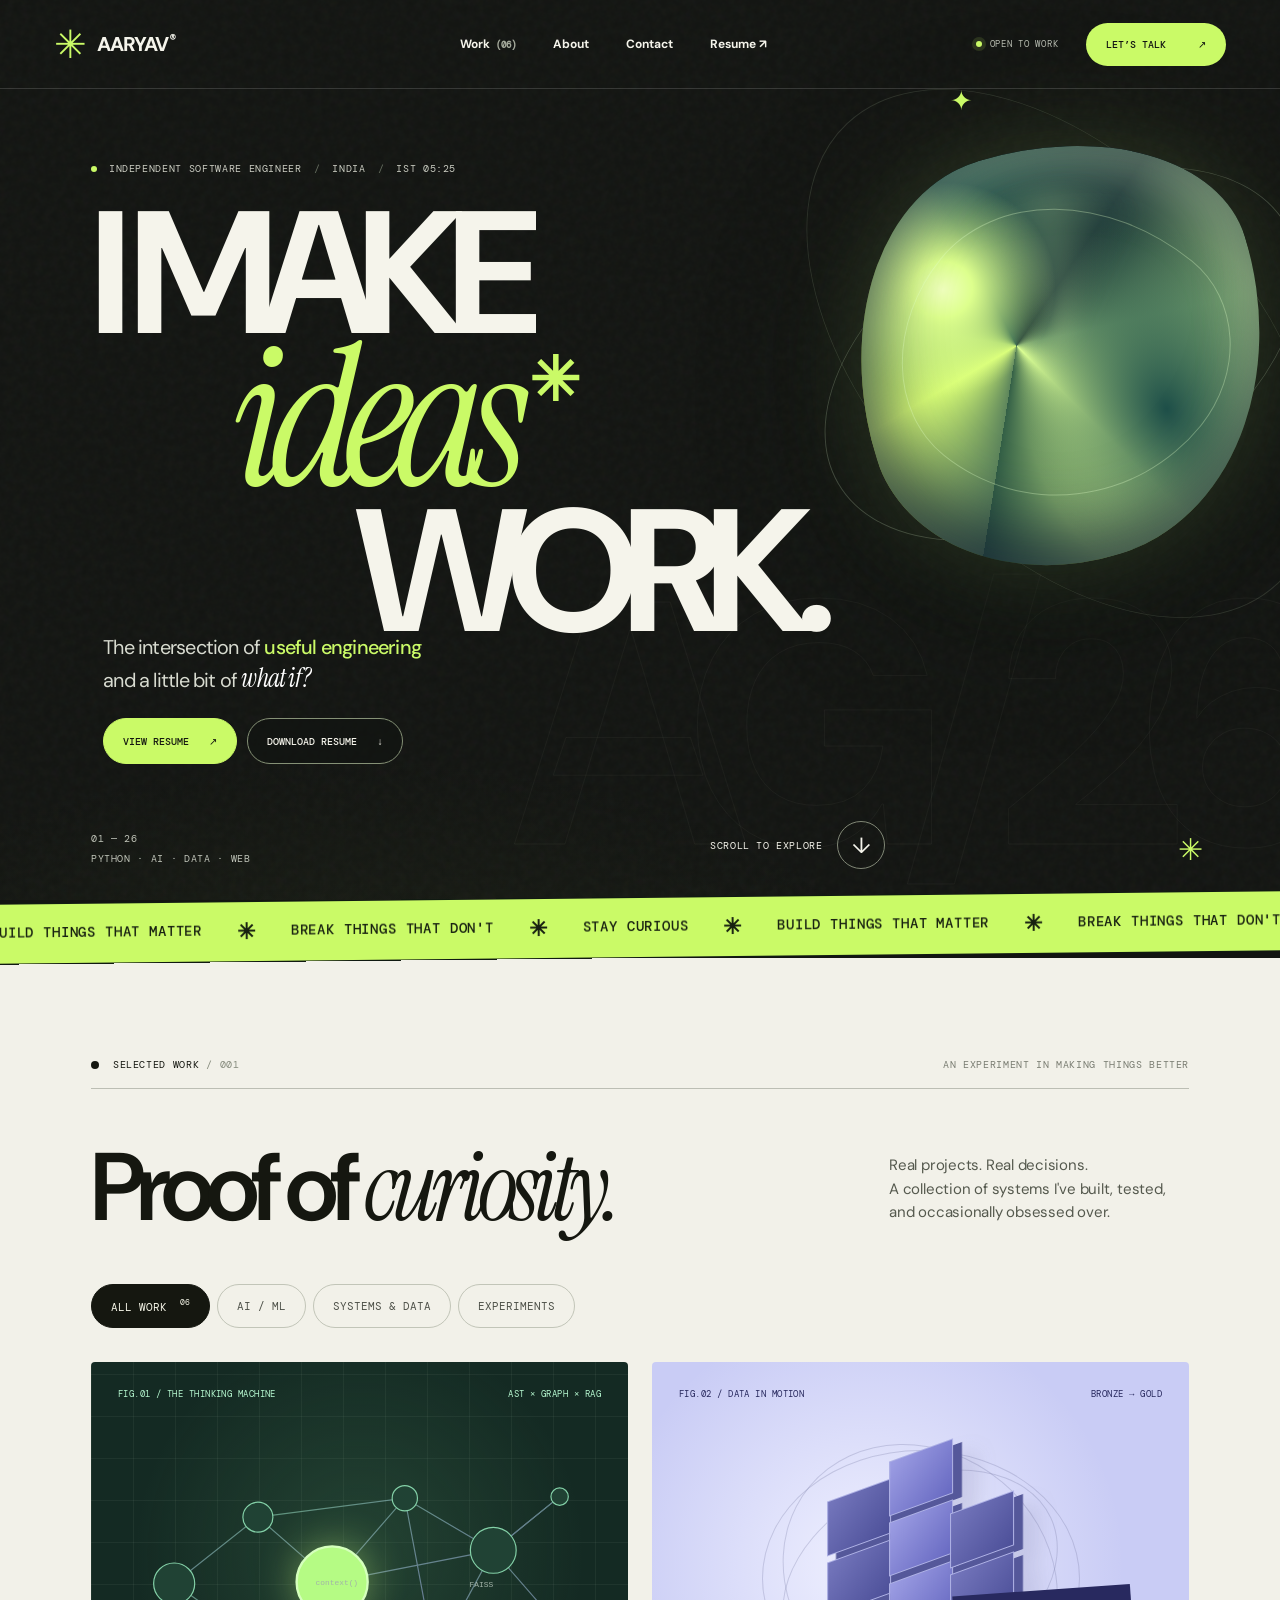
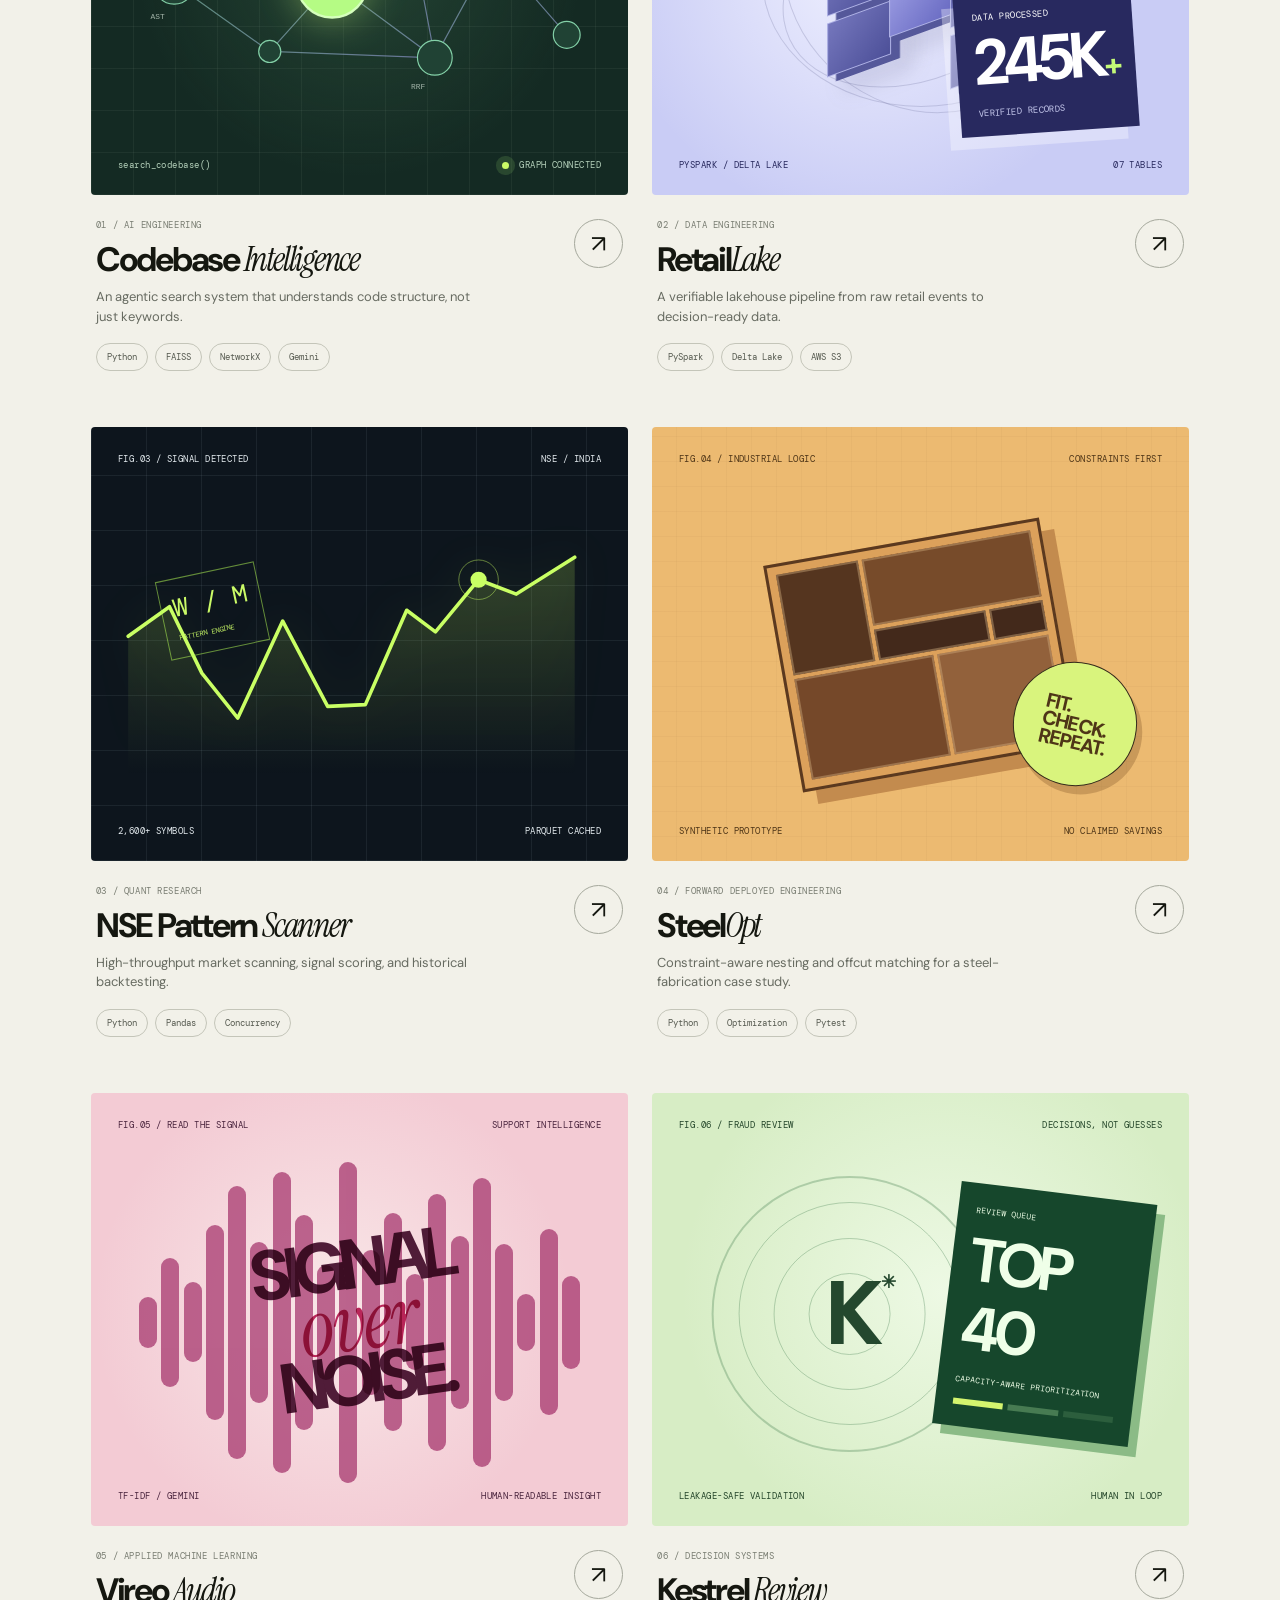
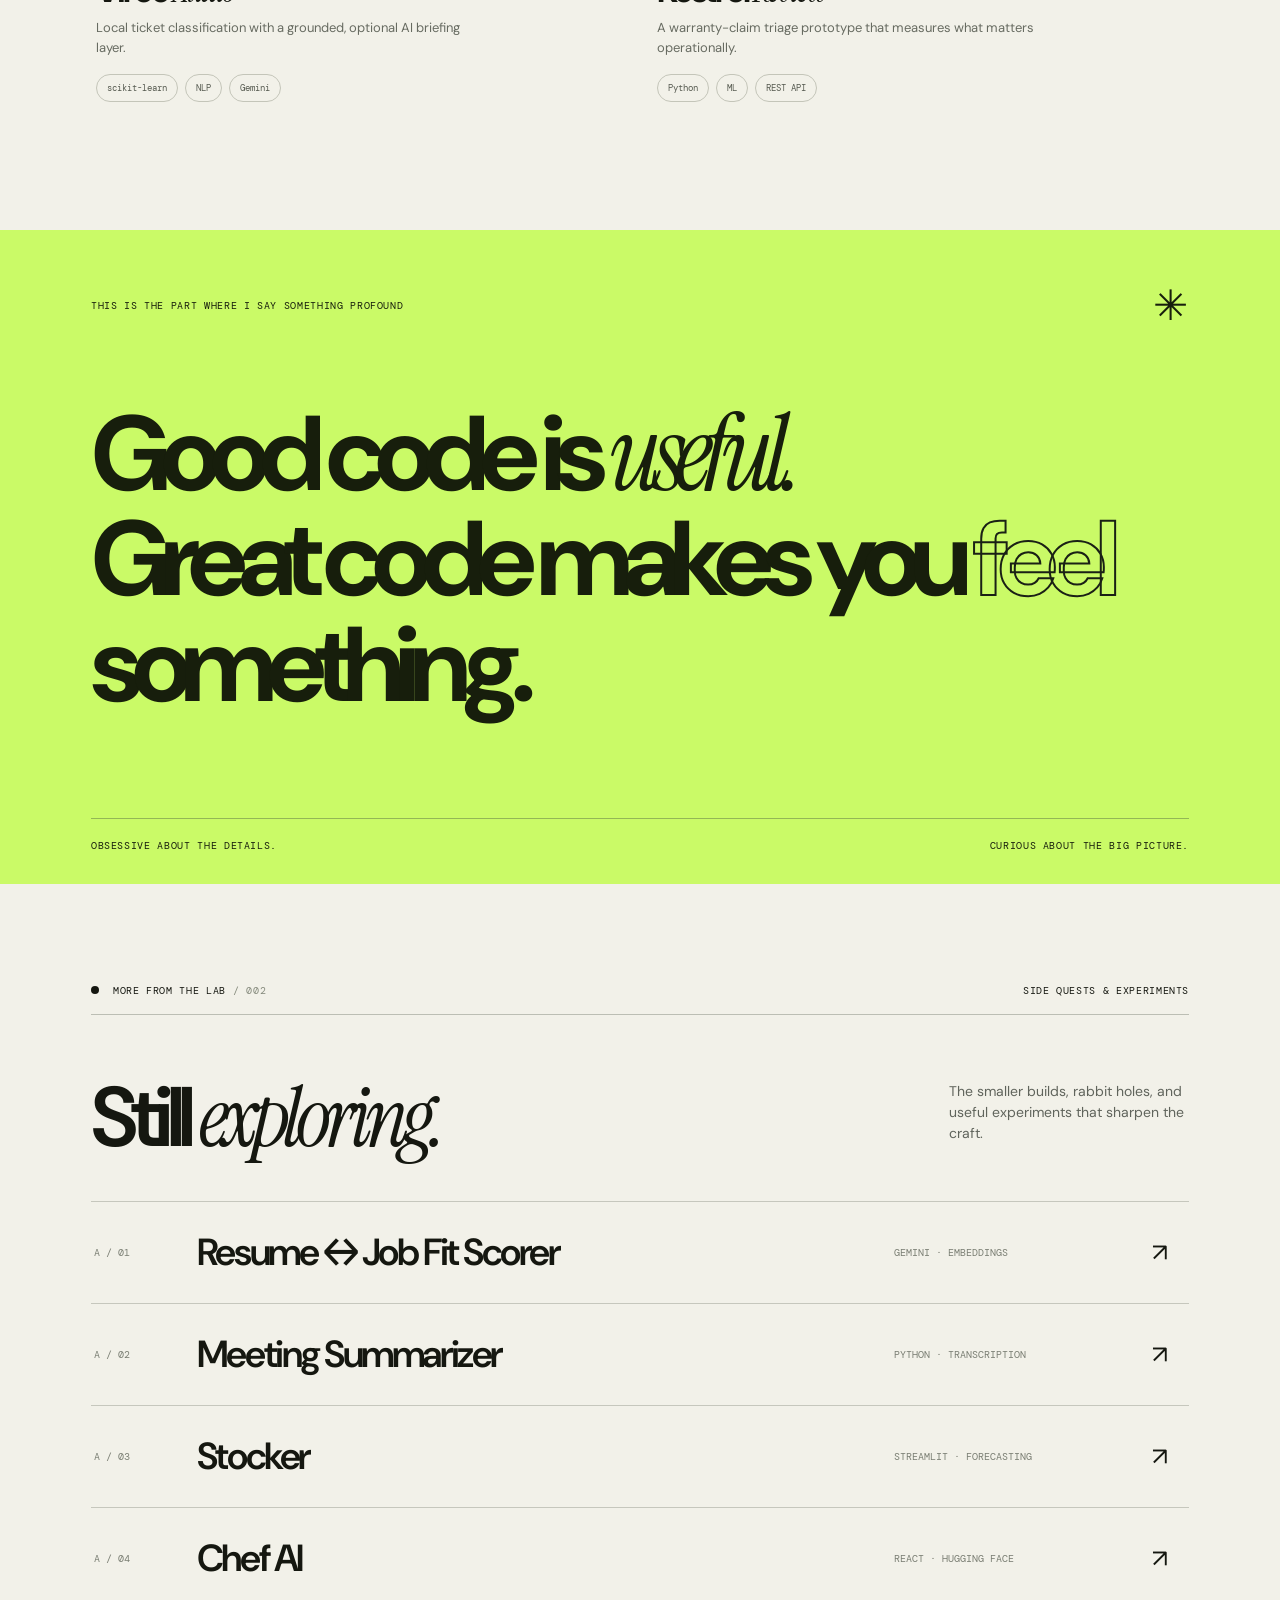
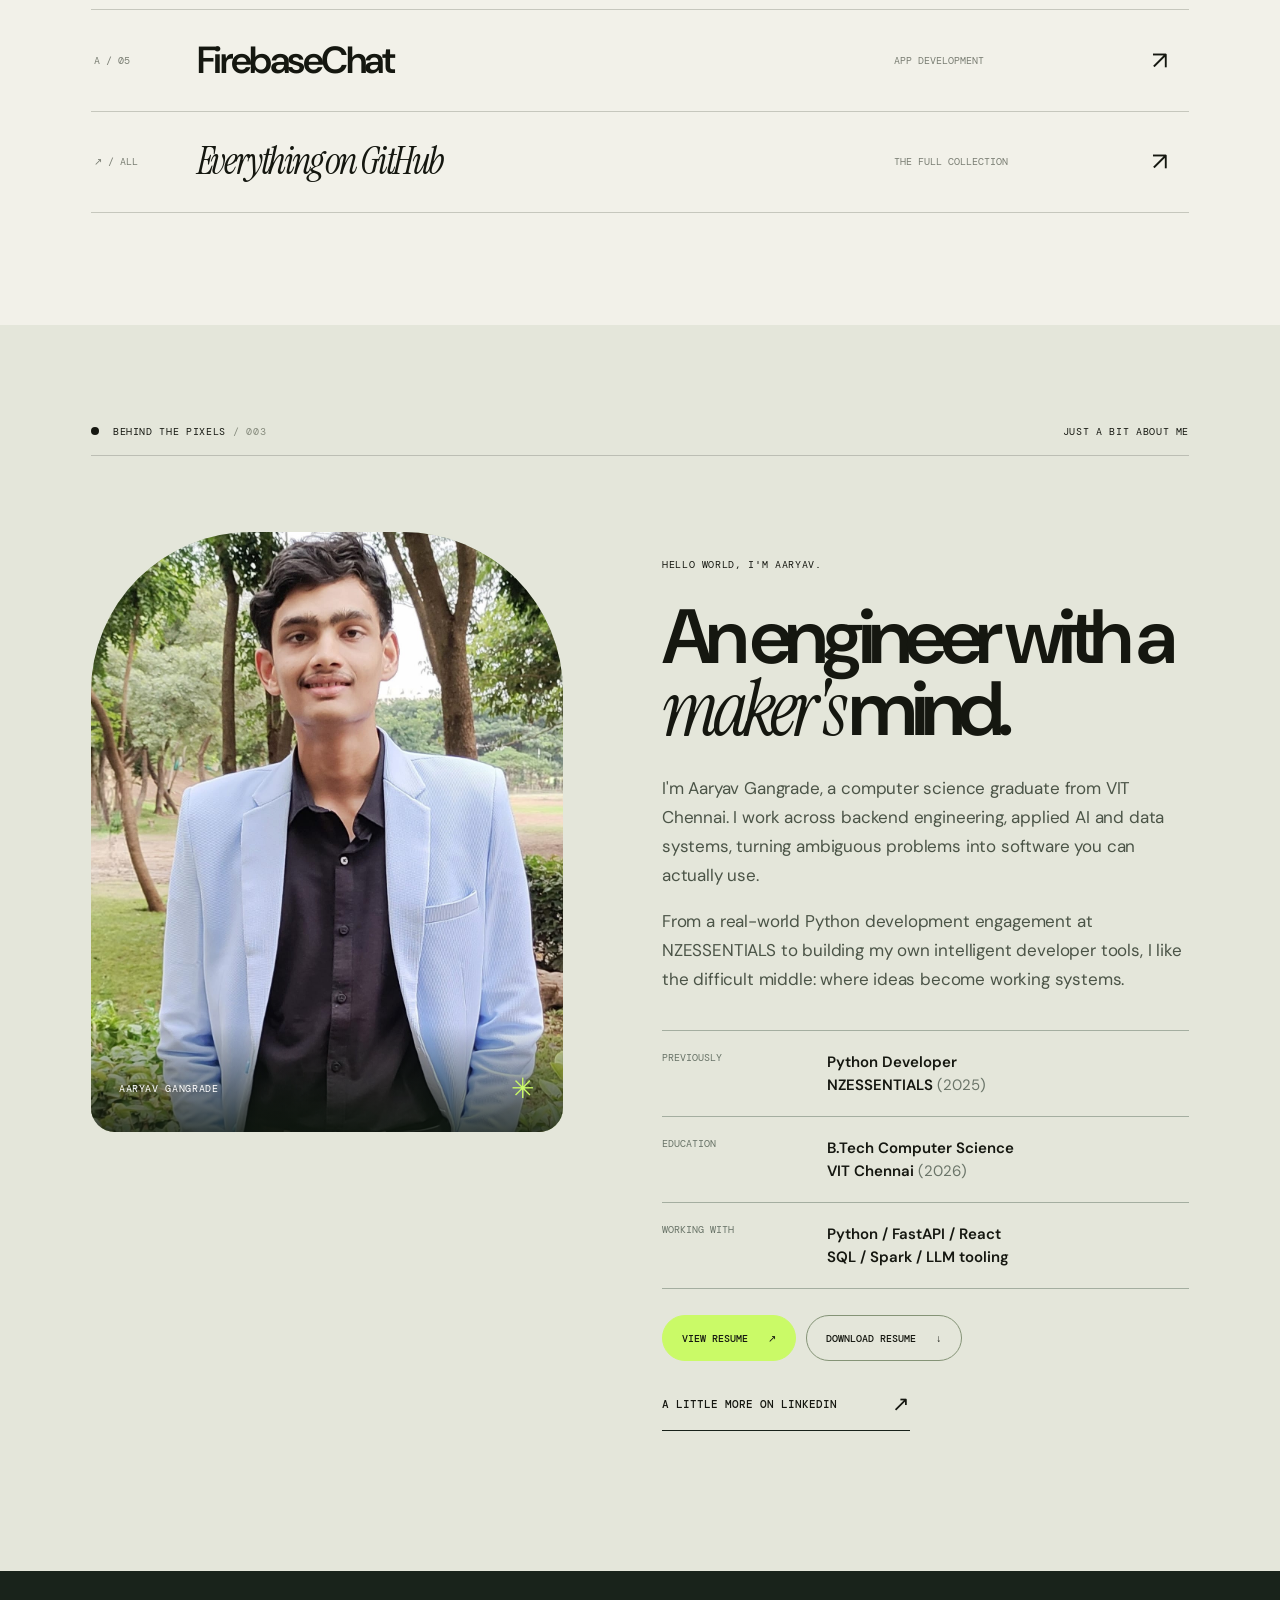
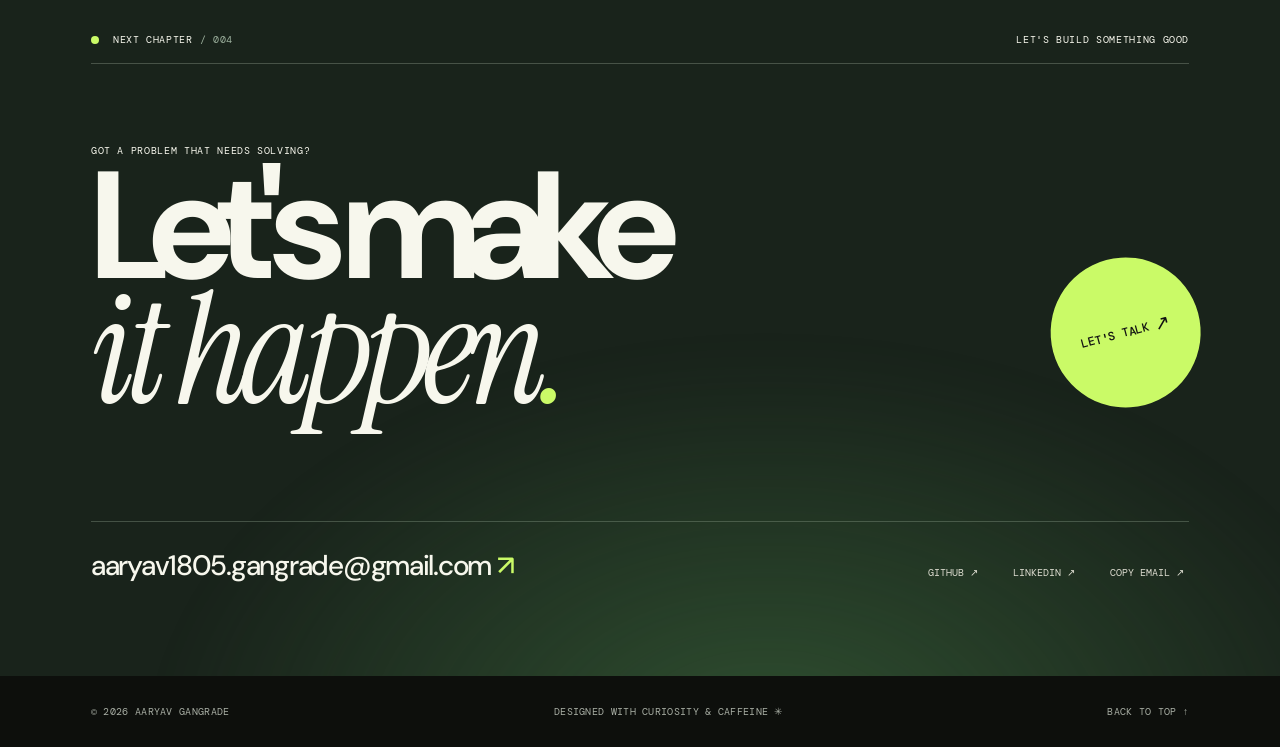
==== commit c8f4b397: "Add portrait and resume viewing and downloads" ====
--- a/index.html
+++ b/index.html
@@ -29,10 +29,11 @@
       <a href="#work" class="nav-link">Work <span class="nav-num">(06)</span></a>
       <a href="#about" class="nav-link">About</a>
       <a href="#contact" class="nav-link">Contact</a>
+      <a href="assets/Aaryav_Gangrade_Resume.pdf" class="nav-link" target="_blank" rel="noopener noreferrer">Resume ↗</a>
     </nav>
     <div class="header-right"><span class="availability"><i aria-hidden="true"></i> OPEN TO WORK</span><a class="menu-cta" href="mailto:aaryav1805.gangrade@gmail.com">LET’S TALK <span aria-hidden="true">↗</span></a></div>
     <button class="mobile-toggle" aria-label="Open menu" aria-expanded="false" aria-controls="mobile-nav"><span></span><span></span></button>
-    <nav class="mobile-nav" id="mobile-nav" aria-label="Mobile navigation" hidden><a href="#work">Work ↗</a><a href="#about">About ↗</a><a href="#contact">Contact ↗</a></nav>
+    <nav class="mobile-nav" id="mobile-nav" aria-label="Mobile navigation" hidden><a href="#work">Work ↗</a><a href="#about">About ↗</a><a href="#contact">Contact ↗</a><a href="assets/Aaryav_Gangrade_Resume.pdf" target="_blank" rel="noopener noreferrer">View resume ↗</a><a href="assets/Aaryav_Gangrade_Resume.pdf" download="Aaryav_Gangrade_Resume.pdf">Download resume ↓</a></nav>
   </header>
 
   <main id="main">
@@ -41,7 +42,7 @@
       <div class="hero-headline-wrap">
         <div class="hero-index mono reveal"><span class="eyebrow-dot"></span> INDEPENDENT SOFTWARE ENGINEER <span class="separator">/</span> INDIA <span class="separator">/</span> <span id="local-time">IST 00:00</span></div>
         <h1 id="hero-title" class="hero-title"><span class="hero-title-line reveal"><span>I MAKE</span></span><span class="hero-title-line hero-title-italic reveal"><em>ideas</em><span class="asterisk">✳</span></span><span class="hero-title-line hero-title-last reveal"><span>WORK.</span></span></h1>
-        <p class="hero-intro reveal">The intersection of <strong>useful engineering</strong><br>and a little bit of <em>what if?</em></p>
+        <div class="hero-intro reveal"><p>The intersection of <strong>useful engineering</strong><br>and a little bit of <em>what if?</em></p><div class="resume-actions"><a class="resume-button resume-view" href="assets/Aaryav_Gangrade_Resume.pdf" target="_blank" rel="noopener noreferrer">VIEW RESUME <span aria-hidden="true">↗</span></a><a class="resume-button resume-download" href="assets/Aaryav_Gangrade_Resume.pdf" download="Aaryav_Gangrade_Resume.pdf">DOWNLOAD RESUME <span aria-hidden="true">↓</span></a></div></div>
       </div>
       <div class="hero-object" aria-hidden="true">
         <div class="object-ring object-ring-one"></div><div class="object-ring object-ring-two"></div>
@@ -102,7 +103,7 @@
       <a href="https://github.com/AaryavGangrade" target="_blank" rel="noopener noreferrer" class="archive-item archive-last"><span class="archive-index">↗ / ALL</span><span class="archive-name">Everything on GitHub</span><span class="archive-cats">THE FULL COLLECTION</span><span class="archive-arrow" aria-hidden="true">↗</span></a>
     </div></section>
 
-    <section class="about-section" id="about" aria-labelledby="about-heading"><div class="section-topline"><span class="mono"><span class="section-dot"></span> BEHIND THE PIXELS <span class="section-topnum">/ 003</span></span><span class="mono">JUST A BIT ABOUT ME</span></div><div class="about-grid"><div class="about-left"><div class="about-shape" aria-hidden="true"><div class="about-symbol">a<span>✳</span>g.</div><div class="shape-caption mono">MIND ALWAYS IN BETA <span>↗</span></div></div></div><div class="about-right"><p class="about-kicker mono">HELLO WORLD, I'M AARYAV.</p><h2 id="about-heading">An engineer with a <em>maker's</em> mind.</h2><p class="about-copy">I'm Aaryav Gangrade, a computer science graduate from VIT Chennai. I work across backend engineering, applied AI and data systems, turning ambiguous problems into software you can actually use.</p><p class="about-copy">From a real-world Python development engagement at NZESSENTIALS to building my own intelligent developer tools, I like the difficult middle: where ideas become working systems.</p><div class="about-details"><div><small>PREVIOUSLY</small><strong>Python Developer<br>NZESSENTIALS <span>(2025)</span></strong></div><div><small>EDUCATION</small><strong>B.Tech Computer Science<br>VIT Chennai <span>(2026)</span></strong></div><div><small>WORKING WITH</small><strong>Python / FastAPI / React<br>SQL / Spark / LLM tooling</strong></div></div><a href="https://www.linkedin.com/in/aaryav-gangrade" target="_blank" rel="noopener noreferrer" class="about-social">A LITTLE MORE ON LINKEDIN <span aria-hidden="true">↗</span></a></div></div></section>
+    <section class="about-section" id="about" aria-labelledby="about-heading"><div class="section-topline"><span class="mono"><span class="section-dot"></span> BEHIND THE PIXELS <span class="section-topnum">/ 003</span></span><span class="mono">JUST A BIT ABOUT ME</span></div><div class="about-grid"><div class="about-left"><figure class="about-portrait"><img src="assets/aaryav-portrait.jpeg" alt="Aaryav Gangrade wearing a light blue blazer outdoors" width="1599" height="1599" loading="lazy" decoding="async"><figcaption class="portrait-caption mono"><span>AARYAV GANGRADE</span><span aria-hidden="true">✳</span></figcaption></figure></div><div class="about-right"><p class="about-kicker mono">HELLO WORLD, I'M AARYAV.</p><h2 id="about-heading">An engineer with a <em>maker's</em> mind.</h2><p class="about-copy">I'm Aaryav Gangrade, a computer science graduate from VIT Chennai. I work across backend engineering, applied AI and data systems, turning ambiguous problems into software you can actually use.</p><p class="about-copy">From a real-world Python development engagement at NZESSENTIALS to building my own intelligent developer tools, I like the difficult middle: where ideas become working systems.</p><div class="about-details"><div><small>PREVIOUSLY</small><strong>Python Developer<br>NZESSENTIALS <span>(2025)</span></strong></div><div><small>EDUCATION</small><strong>B.Tech Computer Science<br>VIT Chennai <span>(2026)</span></strong></div><div><small>WORKING WITH</small><strong>Python / FastAPI / React<br>SQL / Spark / LLM tooling</strong></div></div><div class="resume-actions"><a class="resume-button resume-view" href="assets/Aaryav_Gangrade_Resume.pdf" target="_blank" rel="noopener noreferrer">VIEW RESUME <span aria-hidden="true">↗</span></a><a class="resume-button resume-download" href="assets/Aaryav_Gangrade_Resume.pdf" download="Aaryav_Gangrade_Resume.pdf">DOWNLOAD RESUME <span aria-hidden="true">↓</span></a></div><a href="https://www.linkedin.com/in/aaryav-gangrade" target="_blank" rel="noopener noreferrer" class="about-social">A LITTLE MORE ON LINKEDIN <span aria-hidden="true">↗</span></a></div></div></section>
 
     <section class="contact-section" id="contact" aria-labelledby="contact-heading"><div class="contact-glow" aria-hidden="true"></div><div class="section-topline light"><span class="mono"><span class="section-dot"></span> NEXT CHAPTER <span class="section-topnum">/ 004</span></span><span class="mono">LET'S BUILD SOMETHING GOOD</span></div><div class="contact-content"><p class="contact-kicker mono">GOT A PROBLEM THAT NEEDS SOLVING?</p><h2 id="contact-heading">Let's make<br><em>it happen<span>.</span></em></h2><a class="contact-circle" href="mailto:aaryav1805.gangrade@gmail.com?subject=Let%27s%20build%20something" aria-label="Send an email to Aaryav">LET'S TALK <span aria-hidden="true">↗</span></a></div><div class="contact-bottom"><a class="email-link" href="mailto:aaryav1805.gangrade@gmail.com">aaryav1805.gangrade@gmail.com <span>↗</span></a><div class="social-links"><a href="https://github.com/AaryavGangrade" target="_blank" rel="noopener noreferrer">GITHUB ↗</a><a href="https://www.linkedin.com/in/aaryav-gangrade" target="_blank" rel="noopener noreferrer">LINKEDIN ↗</a><button type="button" id="copy-email">COPY EMAIL <span>↗</span></button></div></div></section>
   </main>
--- a/assets/styles.css
+++ b/assets/styles.css
@@ -15,3 +15,27 @@
 @media(max-width:380px){.hero{height:700px}.hero-index{font-size:7px}.hero-headline-wrap{top:38%}.hero-title{font-size:16vw}.hero-intro{font-size:15px}.contact-content h2{font-size:13.3vw}.email-link{font-size:16px}.project-meta h3{font-size:31px}.visual-upper,.visual-bottom{font-size:7px}}
 @media(pointer:coarse){.pointer-halo,.pointer-dot{display:none}.project-visual:after{transform:translateY(0) rotate(0);width:35px;height:35px;right:15px;bottom:17px;font-size:19px}.visual-bottom{right:65px}.project-arrow{display:none}}
 @media(prefers-reduced-motion:reduce){html{scroll-behavior:auto}*,*:before,*:after{animation-duration:.01ms!important;animation-iteration-count:1!important;transition-duration:.01ms!important;scroll-behavior:auto!important}.reveal{opacity:1;transform:none}.pointer-dot,.pointer-halo{display:none}.ticker-track{animation:none}}
+
+/* Resume access and portrait */
+.hero{min-height:900px}
+.hero-headline-wrap{top:18%}
+.hero-intro{bottom:-25%;pointer-events:auto}
+.hero-intro>p{margin:0}
+.resume-actions{display:flex;flex-wrap:wrap;gap:10px;margin-top:22px;letter-spacing:normal}
+.resume-button{display:inline-flex;align-items:center;justify-content:center;gap:20px;min-height:46px;border:1px solid #859176;border-radius:999px;padding:14px 19px;font:10px var(--mono);font-weight:500;transition:background .2s,color .2s,border-color .2s}
+.resume-view{background:var(--lime);border-color:var(--lime);color:var(--ink)}
+.resume-view:hover{background:#e1ffa8;border-color:#e1ffa8}
+.resume-download{color:#f5f4eb;background:rgba(18,20,17,.65)}
+.resume-download:hover{background:#293322;border-color:var(--lime)}
+.about-portrait{margin:0;position:relative;overflow:hidden;border-radius:160px 160px 24px 24px;background:#bdc7ab;isolation:isolate}
+.about-portrait img{display:block;width:100%;height:600px;object-fit:cover;object-position:50% 30%}
+.portrait-caption{position:absolute;bottom:0;left:0;right:0;display:flex;align-items:center;justify-content:space-between;padding:45px 28px 25px;background:linear-gradient(transparent,rgba(14,24,14,.8));color:#fff;font-size:10px}
+.portrait-caption>span:last-child{font-size:28px;color:var(--lime)}
+.about-right .resume-actions{margin-top:26px}
+.about-right .resume-download{background:transparent;color:var(--ink);border-color:#849376}
+.about-right .resume-download:hover{background:#e1e7d4}
+@media(min-width:1500px){.hero{height:1000px;min-height:1000px}}
+@media(max-width:1200px){.hero-headline-wrap{top:20%}.hero-intro{bottom:-30%}.about-portrait img{height:560px}}
+@media(max-width:900px){.hero{min-height:860px;max-height:none}.hero-headline-wrap{top:27%}.hero-intro{bottom:auto}.hero-intro .resume-actions{margin-top:20px}.about-portrait{max-width:480px}.about-portrait img{height:500px}}
+@media(max-width:650px){.hero{height:860px;min-height:860px}.hero-headline-wrap{top:29%}.hero-intro{margin-top:28px}.resume-button{gap:12px;padding:13px 16px;font-size:9px}.about-portrait{width:100%;border-radius:120px 120px 20px 20px}.about-portrait img{height:auto;aspect-ratio:4/5;object-position:50% 25%}.portrait-caption{padding:40px 22px 20px}}
+@media(max-width:380px){.hero{height:820px;min-height:820px}.hero-headline-wrap{top:29%}.resume-actions{gap:8px}.resume-button{padding:12px 13px;font-size:8px}}
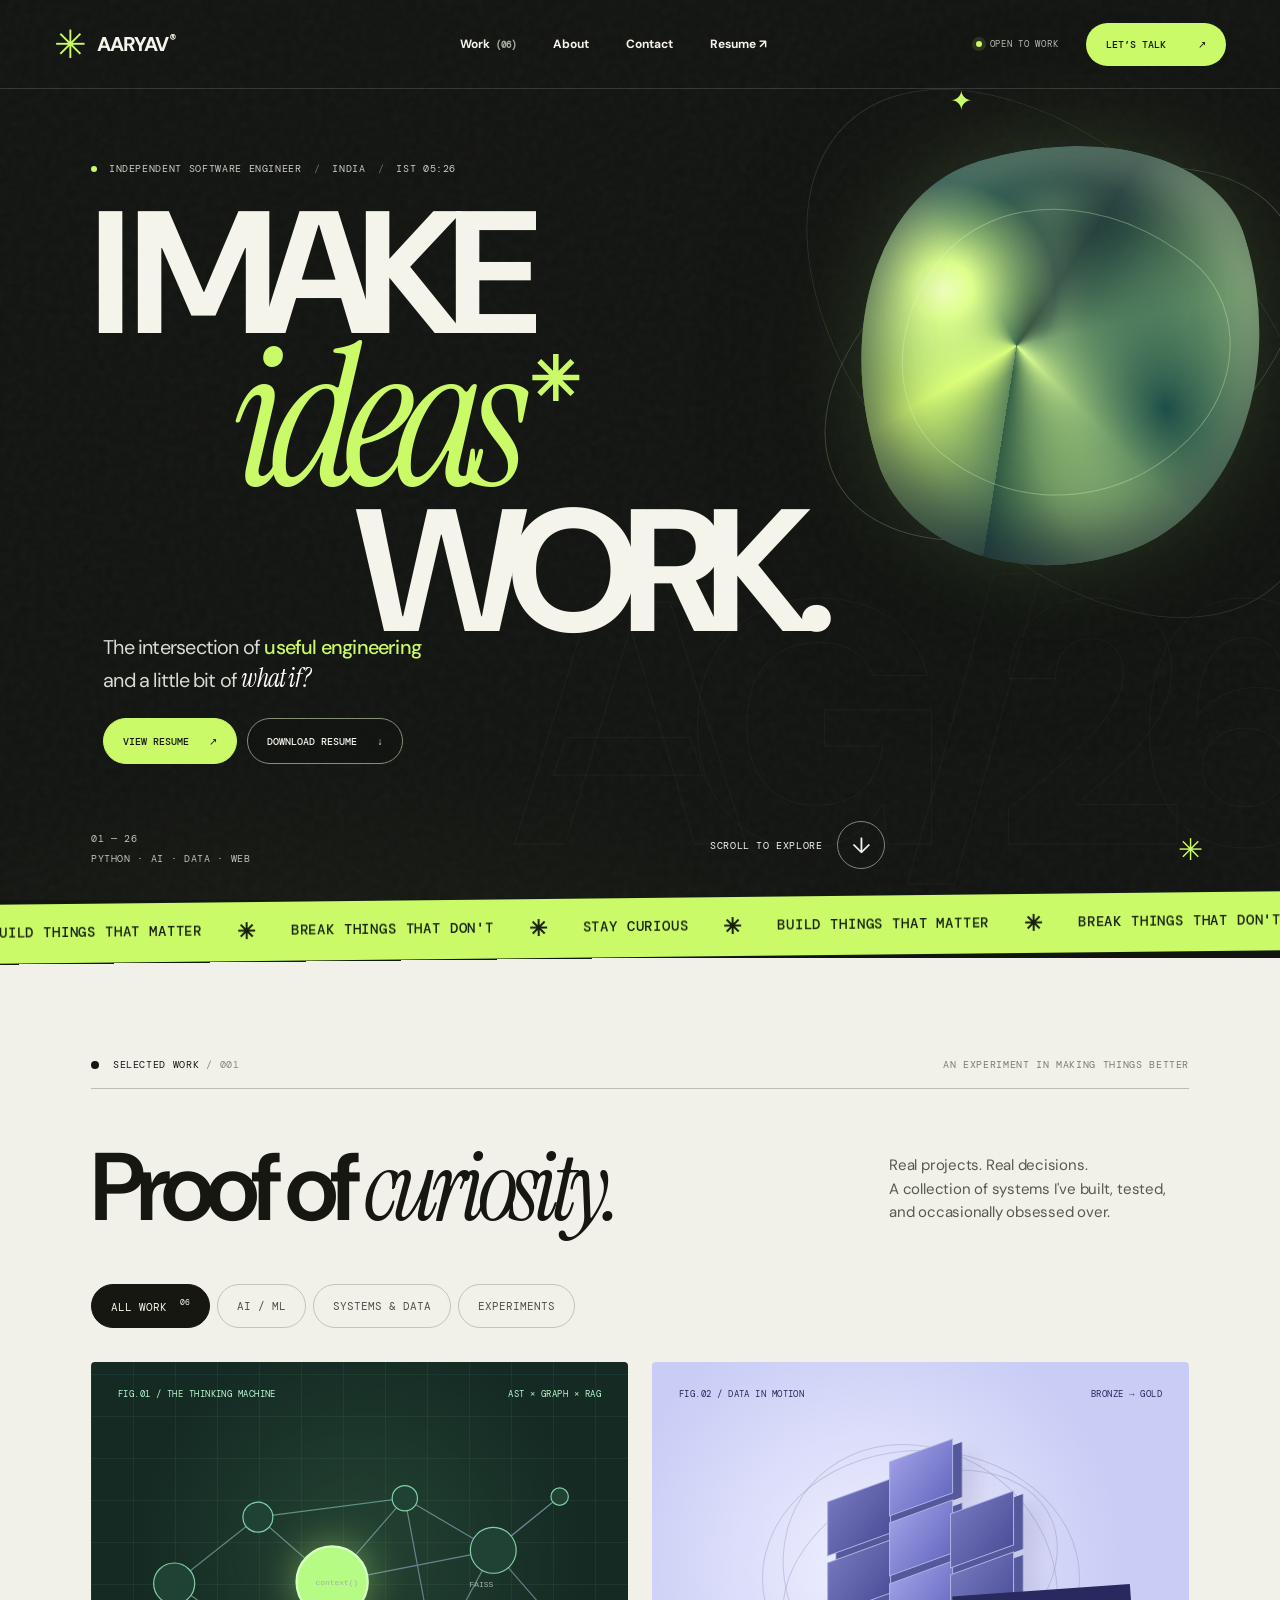
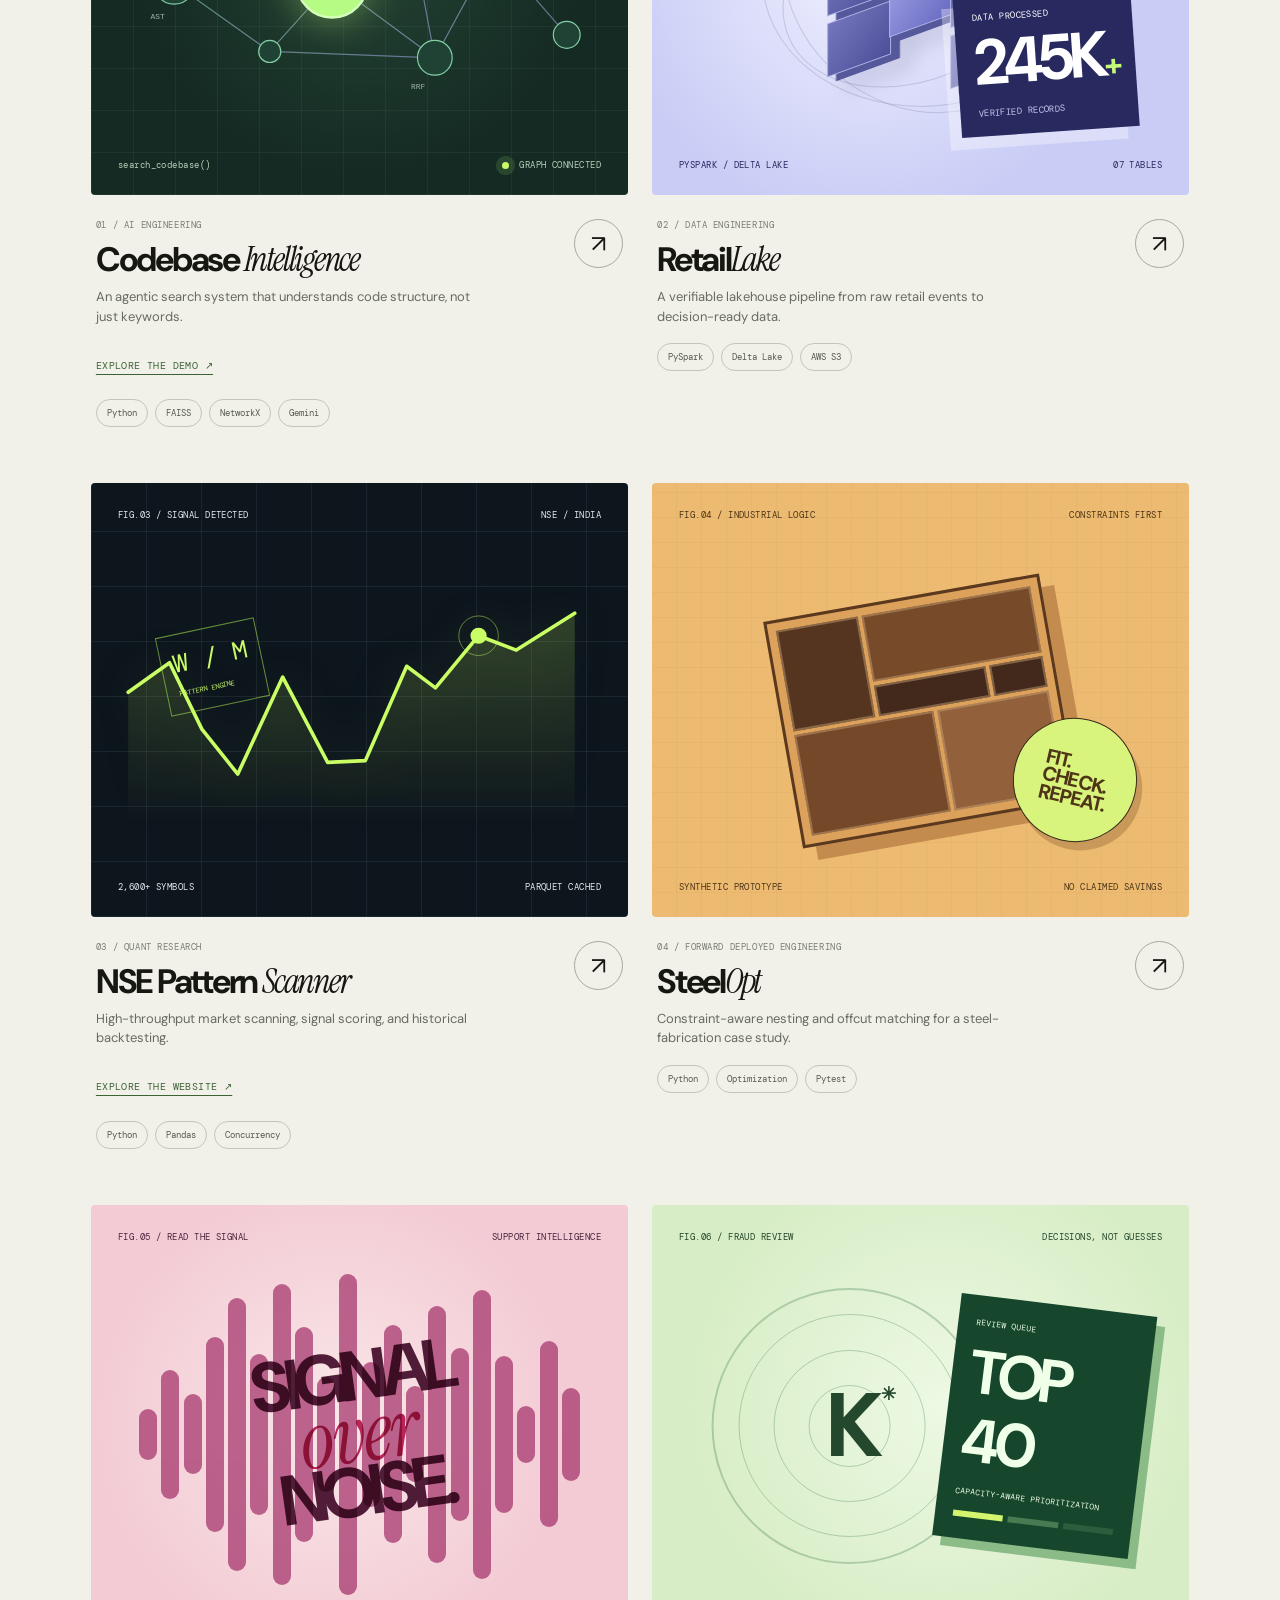
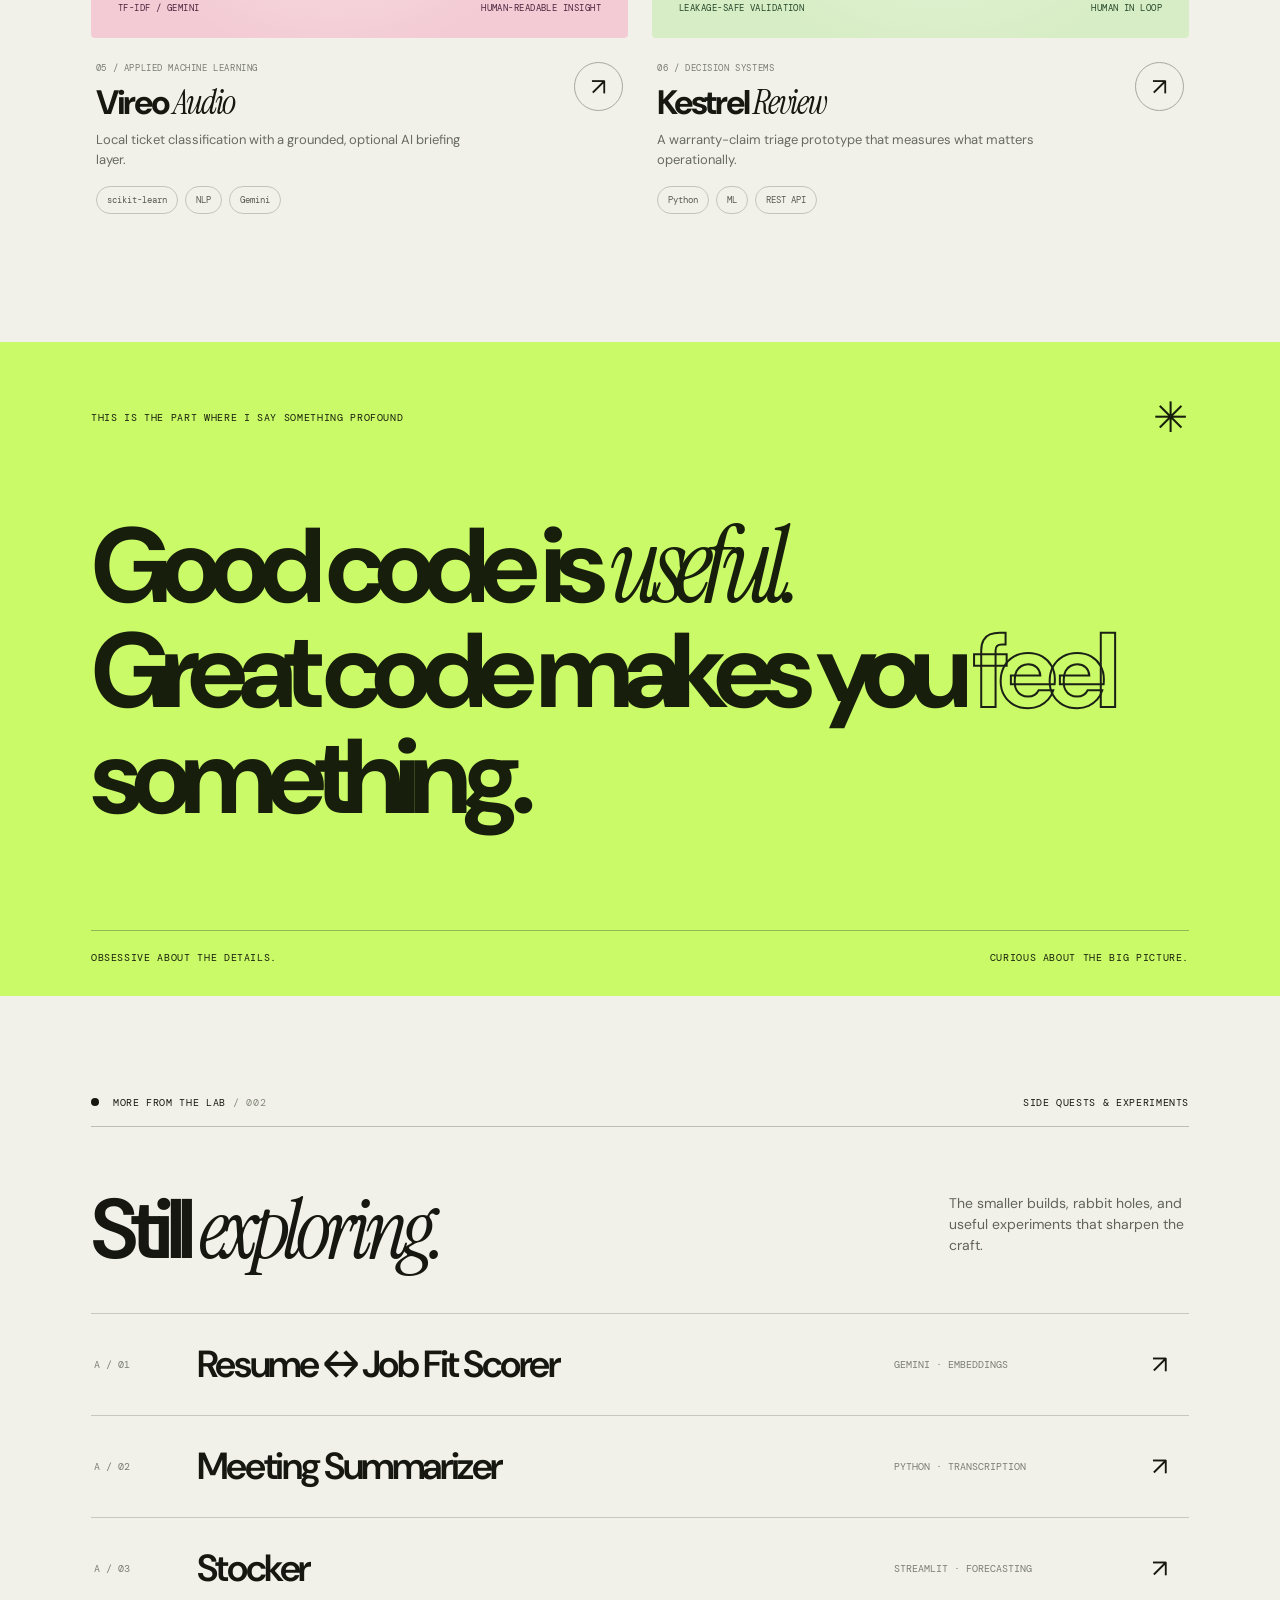
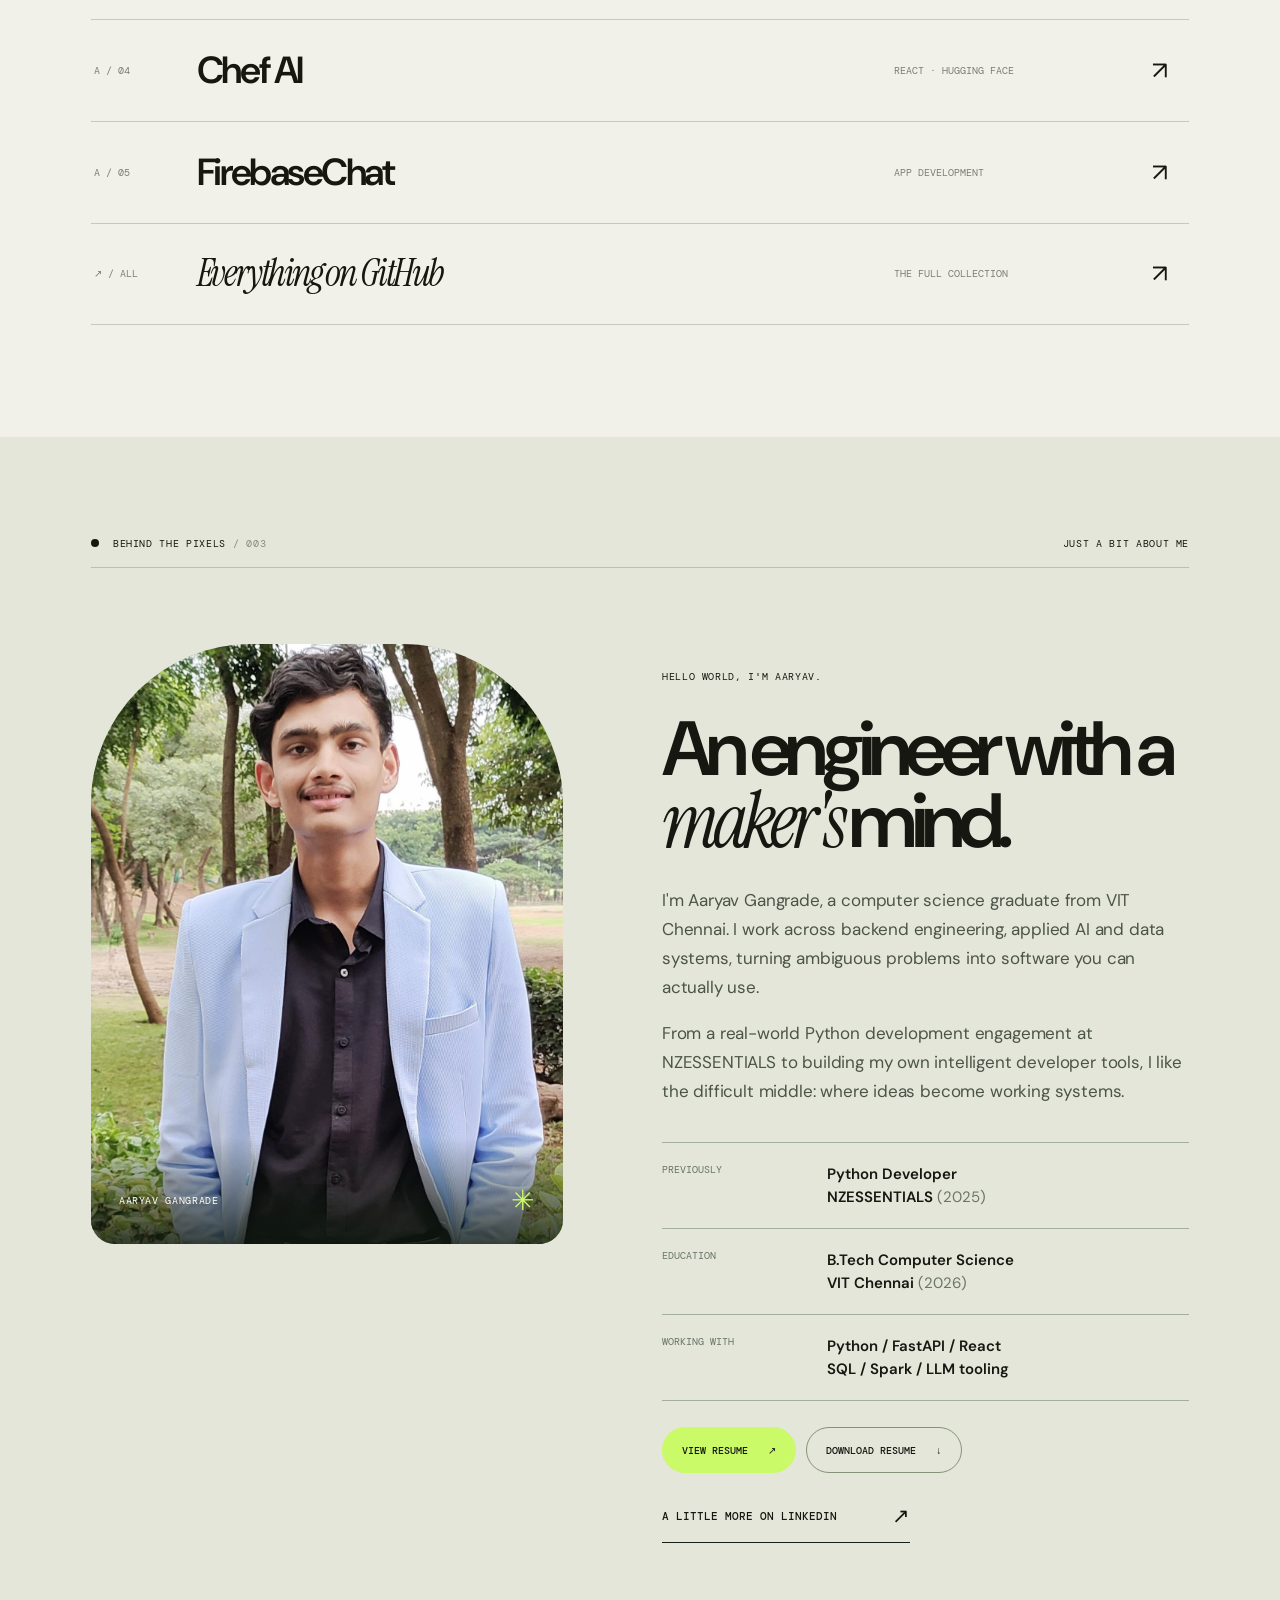
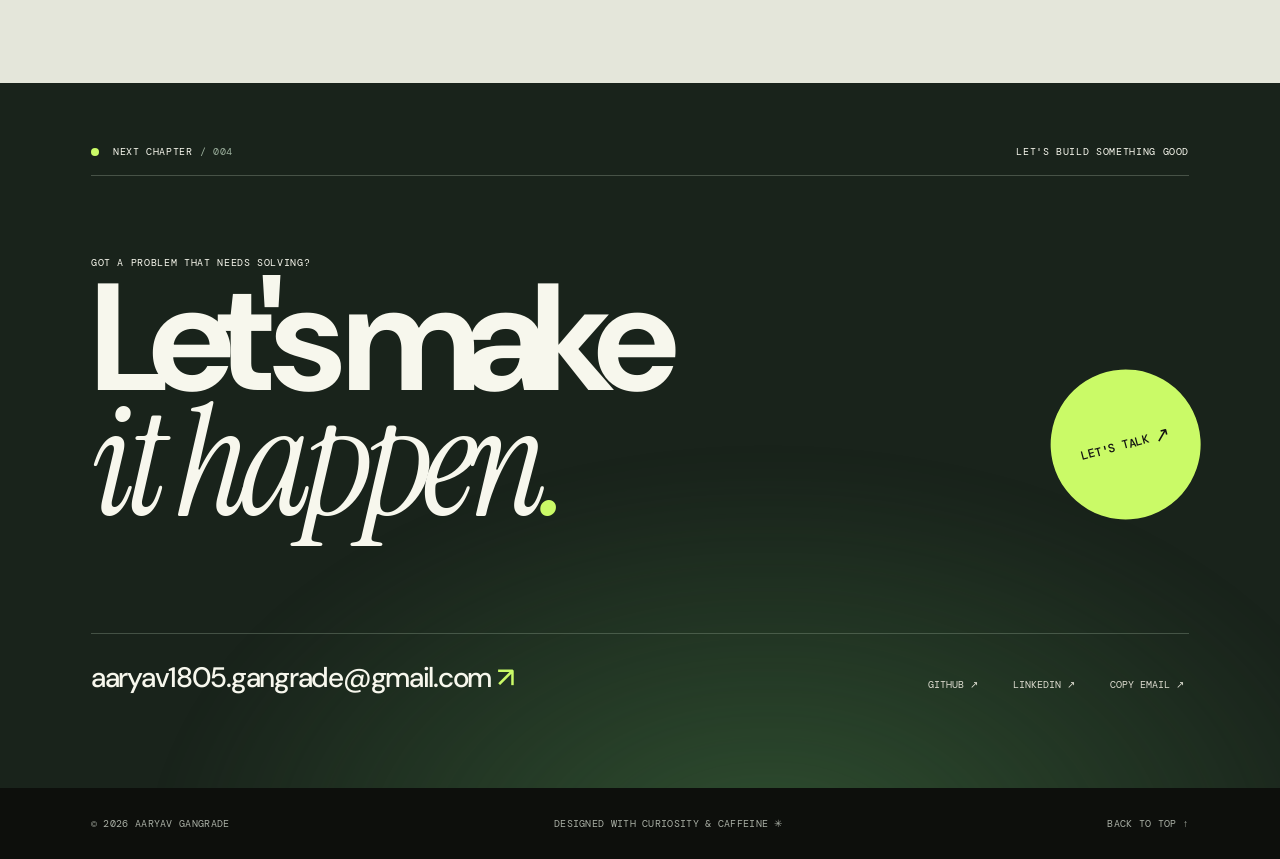
==== commit 2bdeab3d: "Publish NSE and Codebase Intelligence project websites and portfolio links" ====
--- a/index.html
+++ b/index.html
@@ -13,7 +13,7 @@
   <link rel="preconnect" href="https://fonts.googleapis.com" />
   <link rel="preconnect" href="https://fonts.gstatic.com" crossorigin />
   <link href="https://fonts.googleapis.com/css2?family=DM+Mono:wght@400;500&family=DM+Sans:wght@400;500;600;700;800&family=Instrument+Serif:ital@0;1&display=swap" rel="stylesheet" />
-  <link rel="stylesheet" href="assets/styles.css" />
+  <link rel="stylesheet" href="assets/styles.css?v=20261103-project-sites" />
 </head>
 <body>
   <a href="#main" class="skip-link">Skip to content</a>
@@ -66,7 +66,7 @@
             <svg class="graph-svg" viewBox="0 0 680 330" role="img" aria-label="Abstract code graph with linked nodes"><defs><linearGradient id="graphline" x1="0" y1="0" x2="1" y2="1"><stop stop-color="#97E6BD"/><stop offset="1" stop-color="#A8A8F5"/></linearGradient></defs><g class="graph-lines" stroke="url(#graphline)" stroke-width="1.5" fill="none" opacity=".54"><path d="M106 172 212 88 306 170 398 64 510 130 594 62"/><path d="M106 172 227 258 306 170 436 266 510 130 603 237"/><path d="M212 88 398 64 436 266 227 258"/><path d="M306 170 510 130 594 62"/></g><g class="graph-nodes"><circle cx="106" cy="172" r="26"/><circle cx="212" cy="88" r="19"/><circle cx="227" cy="258" r="14"/><circle cx="306" cy="170" r="45" class="center-node"/><circle cx="398" cy="64" r="16"/><circle cx="436" cy="266" r="22"/><circle cx="510" cy="130" r="29"/><circle cx="594" cy="62" r="11"/><circle cx="603" cy="237" r="17"/></g><g class="graph-labels" fill="#a2b3a8" font-size="10" font-family="monospace"><text x="285" y="174">context()</text><text x="76" y="217">AST</text><text x="480" y="177">FAISS</text><text x="406" y="305">RRF</text></g></svg>
             <div class="visual-bottom"><span>search_codebase()</span><span class="green-dot"></span><span>GRAPH CONNECTED</span></div>
           </div></button>
-          <div class="project-meta"><div><p class="project-label">01 / AI ENGINEERING</p><h3>Codebase <span>Intelligence</span></h3><p class="project-desc">An agentic search system that understands code structure, not just keywords.</p><div class="tags"><span>Python</span><span>FAISS</span><span>NetworkX</span><span>Gemini</span></div></div><button class="project-arrow" data-open="codebase" type="button" aria-label="Project details: Codebase Intelligence">↗</button></div>
+          <div class="project-meta"><div><p class="project-label">01 / AI ENGINEERING</p><h3>Codebase <span>Intelligence</span></h3><p class="project-desc">An agentic search system that understands code structure, not just keywords.</p><a class="project-site-link" href="projects/codebase-intelligence/" target="_blank" rel="noopener noreferrer">EXPLORE THE DEMO ↗</a><div class="tags"><span>Python</span><span>FAISS</span><span>NetworkX</span><span>Gemini</span></div></div><button class="project-arrow" data-open="codebase" type="button" aria-label="Project details: Codebase Intelligence">↗</button></div>
         </article>
         <article class="project-card reveal" data-type="systems" data-project="retail">
           <button class="project-click" type="button" aria-label="Explore RetailLake project"><div class="project-visual visual-retail"><div class="visual-upper"><span>FIG.02 / DATA IN MOTION</span><span>BRONZE → GOLD</span></div><div class="retail-art"><div class="retail-orbit orbit-a"></div><div class="retail-orbit orbit-b"></div><div class="retail-orbit orbit-c"></div><div class="retail-column c1"><i></i><i></i><i></i></div><div class="retail-column c2"><i></i><i></i><i></i></div><div class="retail-column c3"><i></i><i></i><i></i></div><div class="retail-stat"><span>DATA PROCESSED</span><strong>245K<span>+</span></strong><small>VERIFIED RECORDS</small></div></div><div class="visual-bottom"><span>PYSPARK / DELTA LAKE</span><span>07 TABLES</span></div></div></button>
@@ -74,7 +74,7 @@
         </article>
         <article class="project-card reveal" data-type="systems" data-project="nse">
           <button class="project-click" type="button" aria-label="Explore NSE Pattern Scanner project"><div class="project-visual visual-nse"><div class="visual-upper"><span>FIG.03 / SIGNAL DETECTED</span><span>NSE / INDIA</span></div><div class="chart-art"><div class="chart-horizontal"></div><svg viewBox="0 0 550 270" role="img" aria-label="Financial chart with a W-shaped breakout signal"><path d="M18 115 L64 82 L100 156 L140 206 L190 98 L240 193 L282 191 L328 86 L360 110 L408 52 L450 68 L515 27" fill="none" stroke="#C9FF64" stroke-width="4" stroke-linecap="round" stroke-linejoin="round"/><path d="M18 115 L64 82 L100 156 L140 206 L190 98 L240 193 L282 191 L328 86 L360 110 L408 52 L450 68 L515 27 L515 270 L18 270 Z" fill="url(#chartfade)"/><defs><linearGradient id="chartfade" x1="0" y1="0" x2="0" y2="1"><stop stop-color="#C9FF64" stop-opacity=".18"/><stop offset="1" stop-color="#C9FF64" stop-opacity="0"/></linearGradient></defs><circle cx="408" cy="52" r="9" fill="#C9FF64"/><circle cx="408" cy="52" r="22" fill="none" stroke="#C9FF64" opacity=".5"/></svg><div class="chart-label"><span>W / M</span><small>PATTERN ENGINE</small></div></div><div class="visual-bottom"><span>2,600+ SYMBOLS</span><span>PARQUET CACHED</span></div></div></button>
-          <div class="project-meta"><div><p class="project-label">03 / QUANT RESEARCH</p><h3>NSE Pattern <span>Scanner</span></h3><p class="project-desc">High-throughput market scanning, signal scoring, and historical backtesting.</p><div class="tags"><span>Python</span><span>Pandas</span><span>Concurrency</span></div></div><button class="project-arrow" data-open="nse" type="button" aria-label="Project details: NSE Pattern Scanner">↗</button></div>
+          <div class="project-meta"><div><p class="project-label">03 / QUANT RESEARCH</p><h3>NSE Pattern <span>Scanner</span></h3><p class="project-desc">High-throughput market scanning, signal scoring, and historical backtesting.</p><a class="project-site-link" href="projects/nse-scanner/" target="_blank" rel="noopener noreferrer">EXPLORE THE WEBSITE ↗</a><div class="tags"><span>Python</span><span>Pandas</span><span>Concurrency</span></div></div><button class="project-arrow" data-open="nse" type="button" aria-label="Project details: NSE Pattern Scanner">↗</button></div>
         </article>
         <article class="project-card reveal" data-type="experiments systems" data-project="steel">
           <button class="project-click" type="button" aria-label="Explore SteelOpt project"><div class="project-visual visual-steel"><div class="visual-upper"><span>FIG.04 / INDUSTRIAL LOGIC</span><span>CONSTRAINTS FIRST</span></div><div class="steel-art"><div class="steel-board"><span class="steel-shape shape-one"></span><span class="steel-shape shape-two"></span><span class="steel-shape shape-three"></span><span class="steel-shape shape-four"></span><span class="steel-shape shape-five"></span><span class="steel-shape shape-six"></span></div><div class="steel-sticker">FIT.<br>CHECK.<br>REPEAT.</div></div><div class="visual-bottom"><span>SYNTHETIC PROTOTYPE</span><span>NO CLAIMED SAVINGS</span></div></div></button>
@@ -110,6 +110,6 @@
   <footer class="site-footer"><span>© <span id="year">2026</span> AARYAV GANGRADE</span><span>DESIGNED WITH CURIOSITY & CAFFEINE ✳</span><a href="#top">BACK TO TOP ↑</a></footer>
   <dialog class="project-dialog" id="project-dialog" aria-labelledby="dialog-title"><div class="dialog-inner"><button type="button" class="dialog-close" aria-label="Close project details">×</button><div class="dialog-id mono" id="dialog-id"></div><h2 id="dialog-title"></h2><p class="dialog-subtitle" id="dialog-subtitle"></p><div class="dialog-rule"></div><p class="dialog-overline mono">THE BRIEF</p><p class="dialog-body" id="dialog-body"></p><p class="dialog-overline mono">WHAT I BUILT</p><ul class="dialog-points" id="dialog-points"></ul><div class="dialog-footer"><div class="dialog-stack" id="dialog-stack"></div><div class="dialog-buttons"><a id="dialog-repo" href="https://github.com/AaryavGangrade" class="dialog-repo" target="_blank" rel="noopener noreferrer">VIEW SOURCE ↗</a><a id="dialog-demo" href="https://retaillake.netlify.app/" class="dialog-demo" target="_blank" rel="noopener noreferrer" hidden>LIVE DEMO ↗</a></div></div></div></dialog>
   <div class="toast" id="toast" role="status" aria-live="polite">EMAIL COPIED TO CLIPBOARD ↗</div>
-<script src="assets/main.js"></script>
+<script src="assets/main.js?v=20261103-project-sites"></script>
 </body>
 </html>
--- a/assets/styles.css
+++ b/assets/styles.css
@@ -39,3 +39,5 @@
 @media(max-width:900px){.hero{min-height:860px;max-height:none}.hero-headline-wrap{top:27%}.hero-intro{bottom:auto}.hero-intro .resume-actions{margin-top:20px}.about-portrait{max-width:480px}.about-portrait img{height:500px}}
 @media(max-width:650px){.hero{height:860px;min-height:860px}.hero-headline-wrap{top:29%}.hero-intro{margin-top:28px}.resume-button{gap:12px;padding:13px 16px;font-size:9px}.about-portrait{width:100%;border-radius:120px 120px 20px 20px}.about-portrait img{height:auto;aspect-ratio:4/5;object-position:50% 25%}.portrait-caption{padding:40px 22px 20px}}
 @media(max-width:380px){.hero{height:820px;min-height:820px}.hero-headline-wrap{top:29%}.resume-actions{gap:8px}.resume-button{padding:12px 13px;font-size:8px}}
+
+.project-site-link{display:inline-flex;align-items:center;min-height:44px;font:10px var(--mono);letter-spacing:.04em;color:#3c6336;text-decoration:underline;text-underline-offset:5px;margin:0 0 12px}.project-site-link:hover{color:#172c13}
